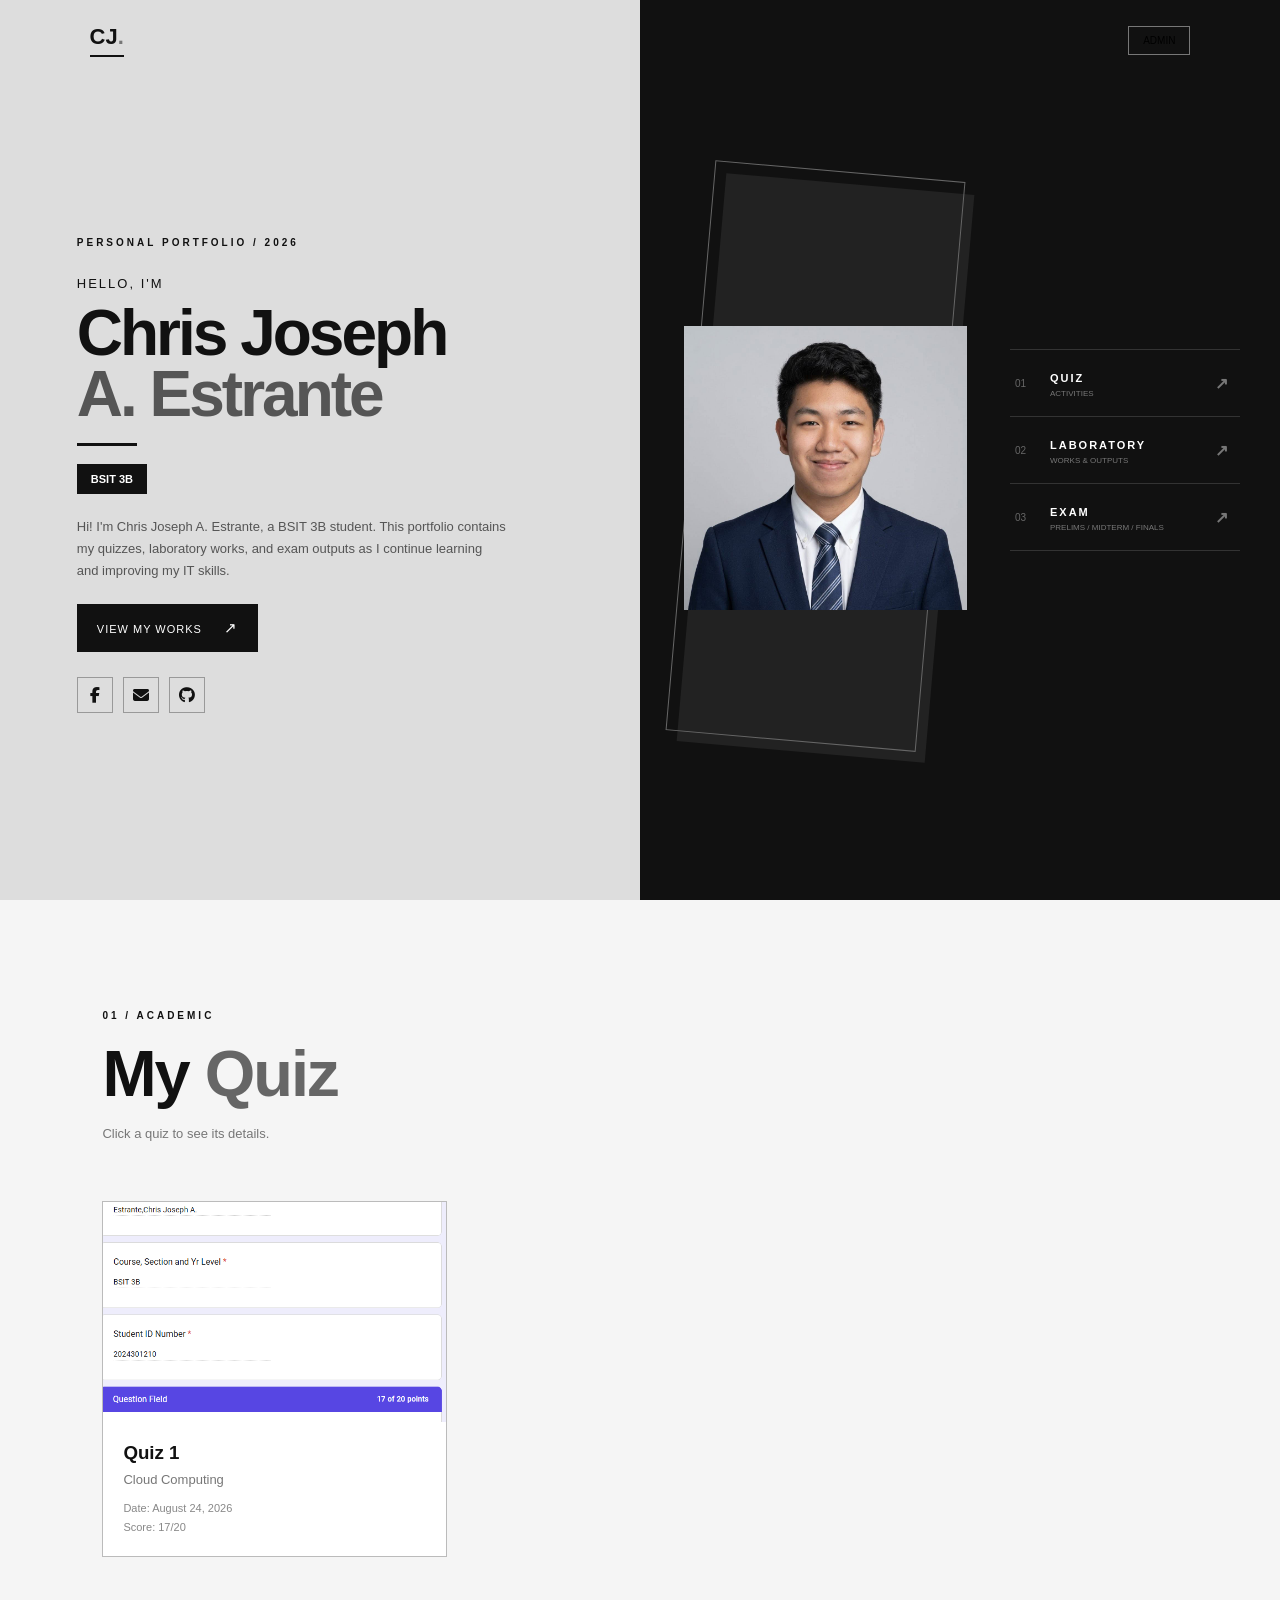
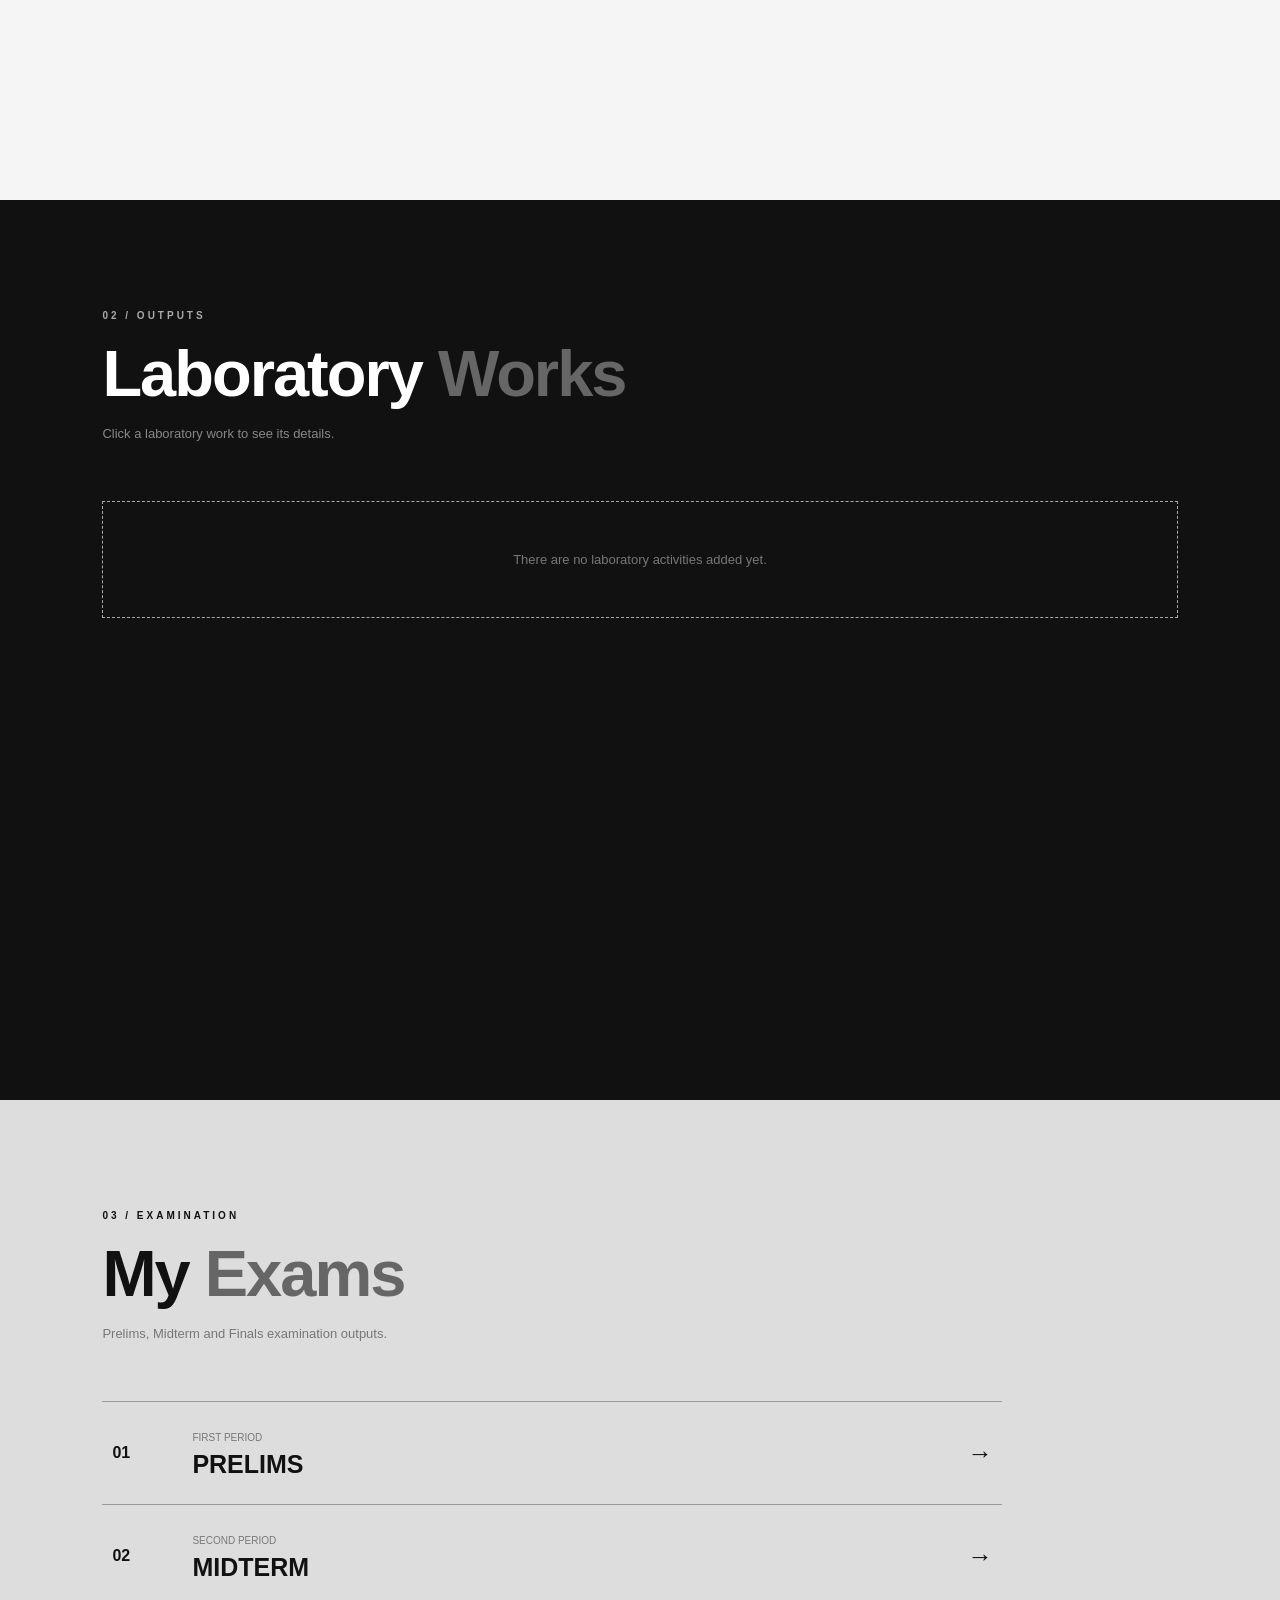
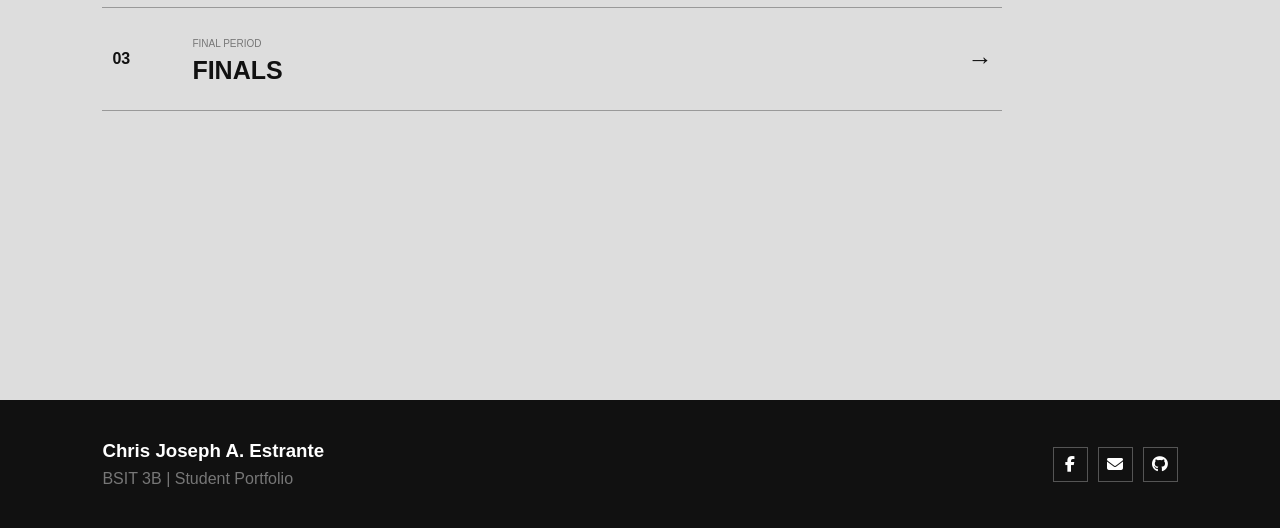
==== index.html @ faaf3dfa "Updated Portfolio" ====
<!DOCTYPE html>
<html lang="en">
<head>
 
  <title>Chris Joseph A. Estrante</title>
  <link rel="stylesheet" href="style.css">
  <link rel="stylesheet" href="https://cdnjs.cloudflare.com/ajax/libs/font-awesome/6.5.2/css/all.min.css">

</head>
<body>

<header>
  <div class="logo">CJ<span>.</span></div>
  <button class="admin-login" onclick="openLogin()">ADMIN</button>
</header>

<section class="home" id="home">
  <div class="home-text">
    <p class="small-title">PERSONAL PORTFOLIO / 2026</p>
    <p class="hello">HELLO, I'M</p>
    <h1>Chris Joseph <span>A. Estrante</span></h1>
    <div class="line"></div>
    <h4>BSIT 3B</h4>
    <p class="intro">
      Hi! I'm Chris Joseph A. Estrante, a BSIT 3B student.
      This portfolio contains my quizzes, laboratory works, and exam outputs as I continue learning and improving my IT skills.
    </p>

    <a href="#quiz" class="button">VIEW MY WORKS <span>↗</span></a>

    <div class="socials">
      <a href="https://www.facebook.com/chris.joseph.anonuevo" target="_blank"><i class="fa-brands fa-facebook-f"></i></a>
      <a href="mailto:chrisjosephestrante@gmail.com"><i class="fa-solid fa-envelope"></i></a>
      <a href="https://github.com/cjaestrante-max" target="_blank"><i class="fa-brands fa-github"></i></a>
    </div>
  </div>

  <div class="black-side">
    <div class="photo-area">
      <div class="photo-shape"></div>
      <img src="images/profile.png" alt="Chris Joseph A. Estrante">
    </div>

    <div class="quick-menu">
      <a href="#quiz">
        <span>01</span>
        <div><b>QUIZ</b><small>ACTIVITIES</small></div>
        <strong>↗</strong>
      </a>

      <a href="#laboratory">
        <span>02</span>
        <div><b>LABORATORY</b><small>WORKS & OUTPUTS</small></div>
        <strong>↗</strong>
      </a>

      <a href="#exam">
        <span>03</span>
        <div><b>EXAM</b><small>PRELIMS / MIDTERM / FINALS</small></div>
        <strong>↗</strong>
      </a>
    </div>
  </div>
</section>

<section class="section" id="quiz">
  <p class="number">01 / ACADEMIC</p>
  <h2>My <span>Quiz</span></h2>
  <p class="desc">Click a quiz to see its details.</p>

  <div class="cards" id="quizList"></div>
</section>

<section class="section laboratory" id="laboratory">
  <p class="number">02 / OUTPUTS</p>
  <h2>Laboratory <span>Works</span></h2>
  <p class="desc">Click a laboratory work to see its details.</p>

  <div class="cards" id="labList"></div>
</section>

<section class="section exam" id="exam">
  <p class="number">03 / EXAMINATION</p>
  <h2>My <span>Exams</span></h2>
  <p class="desc">Prelims, Midterm and Finals examination outputs.</p>

  <div class="exam-list">
    <div class="exam-card" onclick="openExam('Prelims')">
      <b>01</b>
      <div><small>FIRST PERIOD</small><h3>PRELIMS</h3></div>
      <strong>→</strong>
    </div>

    <div class="exam-card" onclick="openExam('Midterm')">
      <b>02</b>
      <div><small>SECOND PERIOD</small><h3>MIDTERM</h3></div>
      <strong>→</strong>
    </div>

    <div class="exam-card" onclick="openExam('Finals')">
      <b>03</b>
      <div><small>FINAL PERIOD</small><h3>FINALS</h3></div>
      <strong>→</strong>
    </div>
  </div>
</section>


<div class="modal" id="loginModal">
  <div class="form-box">
    <button class="close" onclick="closeLogin()">×</button>
    <p>ADMIN</p>
    <h2>Admin Login</h2>

    <label>Password</label>
    <input type="password" id="adminPassword" placeholder="Enter password">

    <button class="add-btn" onclick="loginAdmin()">LOGIN</button>
  </div>
</div>


<div class="modal" id="form">
  <div class="form-box">
    <button class="close" onclick="closeForm()">×</button>

    <p id="formType">QUIZ</p>
    <h2 id="formTitle">Add Quiz</h2>

    <label>Picture / Screenshot</label>
    <input type="file" id="picture" accept="image/*">

    <label>Title</label>
    <input type="text" id="title" placeholder="Example: Quiz 1">

    <label>Course</label>
    <input type="text" id="course" placeholder="Example: Cloud Computing">

    <label>Date Submission</label>
    <input type="date" id="submissionDate">

    <label>Score</label>
    <input type="text" id="score" placeholder="Example: 17/20">

    <label>Overview</label>
    <textarea id="description" placeholder="Write something about your output"></textarea>

    <button class="add-btn" onclick="addOutput()">ADD OUTPUT</button>
  </div>
</div>


<div class="modal" id="examForm">
  <div class="form-box">
    <button class="close" onclick="closeExam()">×</button>

    <p>EXAMINATION</p>
    <h2 id="examTitle">PRELIMS</h2>

    <div id="examList"></div>

    <button class="add-btn admin-only" id="examAddButton" onclick="addExam()">+ ADD EXAM OUTPUT</button>

    <input type="file" id="examPicture" accept="image/*" hidden>
  </div>
</div>


<div class="modal" id="detailModal">
  <div class="form-box detail-box">
    <button class="close" onclick="closeDetails()">×</button>

    <p id="detailType">QUIZ</p>
    <h2 id="detailTitle">Quiz 1</h2>

    <div id="detailImageContainer"></div>

    <div class="details">
      <p><b>Course:</b> <span id="detailCourse"></span></p>
      <p><b>Date Submission:</b> <span id="detailDate"></span></p>
      <p><b>Score:</b> <span id="detailScore"></span></p>
      <p><b>Overview:</b> <span id="detailDescription"></span></p>
    </div>

    <button class="add-btn remove-detail" id="detailRemove" onclick="deleteCurrentOutput()">REMOVE</button>
  </div>
</div>


<div class="image-viewer" id="imageViewer" onclick="closeImage()">
  <button class="viewer-close" onclick="closeImage()">×</button>
  <img id="bigImage" src="" alt="Full Output">
</div>

<footer>
  <div>
    <h3>Chris Joseph A. Estrante</h3>
    <p>BSIT 3B | Student Portfolio</p>
  </div>

  <div class="footer-socials">
    <a href="https://www.facebook.com/chris.joseph.anonuevo" target="_blank"><i class="fa-brands fa-facebook-f"></i></a>
    <a href="mailto:chrisjosephestrante@gmail.com"><i class="fa-solid fa-envelope"></i></a>
    <a href="https://github.com/cjaestrante-max" target="_blank"><i class="fa-brands fa-github"></i></a>
  </div>
</footer>

<script src="script.js"></script>
</body>
</html>
---- style.css ----
* {
  margin: 0;
  padding: 0;
  box-sizing: border-box;
  scroll-behavior: smooth;
}

body {
  font-family: Arial, sans-serif;
  background: #f5f5f5;
  color: #111;
}

header {
  height: 80px;
  padding: 0 7%;
  display: flex;
  align-items: center;
  justify-content: space-between;
  position: absolute;
  width: 100%;
  z-index: 10;
}

.logo {
  font-size: 22px;
  font-weight: bold;
  border-bottom: 2px solid #111;
  padding-bottom: 5px;
}

.logo span {
  color: #777;
}

.admin-login {
  background: transparent;
  border: 1px solid #777;
  padding: 8px 14px;
  font-size: 10px;
  cursor: pointer;
}

.admin-login:hover {
  background: #111;
  color: white;
}

.home {
  min-height: 100vh;
  display: grid;
  grid-template-columns: 50% 50%;
  background: #ddd;
  position: relative;
  overflow: hidden;
}

.home-text {
  padding: 120px 8% 70px 12%;
  display: flex;
  flex-direction: column;
  justify-content: center;
  position: relative;
  z-index: 3;
}

.small-title {
  font-size: 10px;
  letter-spacing: 3px;
  font-weight: bold;
  margin-bottom: 28px;
}

.hello {
  font-size: 13px;
  letter-spacing: 2px;
}

.home h1 {
  font-size: 64px;
  line-height: .95;
  margin: 12px 0 18px;
  letter-spacing: -3px;
}

.home h1 span {
  display: block;
  color: #555;
}

.line {
  width: 60px;
  height: 3px;
  background: #111;
  margin-bottom: 18px;
}

.home h4 {
  background: #111;
  color: white;
  padding: 9px 14px;
  width: fit-content;
  font-size: 11px;
}

.intro {
  max-width: 430px;
  color: #555;
  line-height: 1.7;
  font-size: 13px;
  margin: 22px 0;
}

.button {
  display: inline-block;
  background: #111;
  color: white;
  text-decoration: none;
  padding: 15px 20px;
  width: fit-content;
  font-size: 11px;
  letter-spacing: 1px;
}

.button span {
  margin-left: 18px;
  font-size: 15px;
}

.socials {
  display: flex;
  gap: 10px;
  margin-top: 25px;
}

.socials a {
  width: 36px;
  height: 36px;
  border: 1px solid #999;
  color: #111;
  display: flex;
  align-items: center;
  justify-content: center;
  text-decoration: none;
}

.socials a:hover {
  background: #111;
  color: white;
}

.black-side {
  background: #111;
  min-height: 100vh;
  position: relative;
  color: white;
  overflow: hidden;
}

.photo-area {
  position: absolute;
  left: 2%;
  top: 52%;
  transform: translateY(-50%);
  width: 54%;
  height: 72%;
  display: flex;
  align-items: center;
  justify-content: center;
  z-index: 2;
}

.photo-shape {
  position: absolute;
  width: 72%;
  height: 88%;
  background: #222;
  transform: rotate(5deg);
}

.photo-shape::before {
  content: "";
  position: absolute;
  width: 100%;
  height: 100%;
  border: 1px solid #666;
  left: -12px;
  top: -12px;
}

.photo-area img {
  width: 82%;
  height: 94%;
  object-fit: contain;
  position: relative;
  z-index: 2;
}

.quick-menu {
  position: absolute;
  right: 40px;
  top: 50%;
  transform: translateY(-50%);
  width: 230px;
  z-index: 4;
}

.quick-menu a {
  display: grid;
  grid-template-columns: 35px 1fr 20px;
  align-items: center;
  padding: 18px 5px;
  border-bottom: 1px solid #333;
  color: white;
  text-decoration: none;
  transition: .2s;
}

.quick-menu a:first-child {
  border-top: 1px solid #333;
}

.quick-menu a:hover {
  padding-left: 12px;
  background: #222;
}

.quick-menu span {
  color: #666;
  font-size: 10px;
}

.quick-menu b {
  font-size: 11px;
  letter-spacing: 2px;
}

.quick-menu small {
  display: block;
  color: #777;
  font-size: 8px;
  margin-top: 3px;
}

.quick-menu strong {
  color: #777;
}

.section {
  min-height: 100vh;
  padding: 110px 8%;
}

.number {
  font-size: 10px;
  letter-spacing: 3px;
  font-weight: bold;
}

.section h2 {
  font-size: 65px;
  margin: 15px 0;
  letter-spacing: -2px;
}

.section h2 span {
  color: #666;
}

.desc {
  color: #777;
  font-size: 13px;
}

.cards {
  display: grid;
  grid-template-columns: repeat(3, 1fr);
  gap: 20px;
  margin-top: 60px;
}

.add-card {
  min-height: 250px;
  border: 1px solid #bbb;
  display: flex;
  flex-direction: column;
  align-items: center;
  justify-content: center;
  text-align: center;
  cursor: pointer;
}

.add-card:hover {
  background: #111;
  color: white;
}

.add-card p {
  color: #777;
  margin-top: 10px;
  font-size: 12px;
}

.plus {
  font-size: 35px;
  margin-bottom: 15px;
}

.output-card {
  border: 1px solid #bbb;
  background: white;
  position: relative;
  overflow: hidden;
  cursor: pointer;
  transition: .2s;
}

.output-card:hover {
  transform: translateY(-4px);
  box-shadow: 0 8px 20px rgba(0,0,0,.12);
}

.output-card img {
  width: 100%;
  height: 220px;
  object-fit: cover;
  display: block;
}

.no-picture {
  height: 220px;
  background: #ddd;
  display: flex;
  align-items: center;
  justify-content: center;
  color: #777;
  font-size: 12px;
}

.output-info {
  padding: 20px;
}

.output-info h3 {
  margin-bottom: 8px;
}

.output-info p {
  color: #777;
  font-size: 13px;
}

.output-meta {
  color: #888;
  font-size: 11px;
  line-height: 1.7;
  margin-top: 12px;
}

.laboratory {
  background: #111;
  color: white;
}

.laboratory .desc {
  color: #888;
}

.laboratory .number {
  color: #aaa;
}

.laboratory .add-card {
  background: #111;
  border-color: #444;
}

.laboratory .add-card:hover {
  background: white;
  color: #111;
}

.laboratory .output-card {
  background: #181818;
  border-color: #444;
}

.laboratory .output-info p,
.laboratory .output-meta {
  color: #999;
}

.laboratory .no-picture {
  background: #222;
}

.empty-message {
  grid-column: 1 / -1;
  border: 1px dashed #aaa;
  padding: 50px 20px;
  text-align: center;
  color: #777;
  font-size: 13px;
}

.exam {
  background: #ddd;
}

.exam-list {
  margin-top: 60px;
  max-width: 900px;
}

.exam-card {
  display: grid;
  grid-template-columns: 80px 1fr 50px;
  align-items: center;
  padding: 25px 10px;
  border-top: 1px solid #999;
  cursor: pointer;
}

.exam-card:last-child {
  border-bottom: 1px solid #999;
}

.exam-card:hover {
  background: #ccc;
}

.exam-card small {
  color: #777;
  font-size: 10px;
}

.exam-card h3 {
  margin-top: 5px;
  font-size: 25px;
}

.exam-card strong {
  font-size: 25px;
  text-align: right;
}

.modal {
  display: none;
  position: fixed;
  inset: 0;
  background: rgba(0,0,0,.75);
  align-items: center;
  justify-content: center;
  z-index: 20;
}

.modal.show {
  display: flex;
}

.form-box {
  background: white;
  width: 90%;
  max-width: 500px;
  padding: 35px;
  position: relative;
  max-height: 90vh;
  overflow-y: auto;
}

.form-box h2 {
  margin: 10px 0 25px;
}

.form-box label {
  display: block;
  font-size: 12px;
  font-weight: bold;
  margin: 15px 0 7px;
}

.form-box input,
.form-box textarea {
  width: 100%;
  padding: 12px;
  border: 1px solid #bbb;
}

.form-box textarea {
  height: 90px;
  resize: none;
}

.close {
  position: absolute;
  right: 15px;
  top: 10px;
  background: none;
  border: none;
  font-size: 28px;
  cursor: pointer;
}

.add-btn {
  margin-top: 20px;
  background: #111;
  color: white;
  border: none;
  padding: 13px 20px;
  cursor: pointer;
}

.detail-image {
  width: 100%;
  max-height: 400px;
  object-fit: contain;
  margin-bottom: 20px;
  cursor: pointer;
  background: #eee;
}

.detail-no-image {
  height: 150px;
  background: #ddd;
  display: flex;
  align-items: center;
  justify-content: center;
  color: #777;
  margin-bottom: 20px;
}

.details p {
  margin: 12px 0;
  color: #555;
  line-height: 1.5;
}

.remove-detail {
  background: #8b0000;
}

.exam-output {
  border: 1px solid #ccc;
  margin-bottom: 15px;
  background: white;
  padding-bottom: 15px;
  cursor: pointer;
}

.exam-output img {
  width: 100%;
  max-height: 250px;
  object-fit: cover;
  display: block;
}

.exam-output h4 {
  padding: 12px 15px 5px;
}

.exam-output p {
  padding: 0 15px;
  color: #777;
  font-size: 12px;
}

.exam-no-picture {
  height: 150px;
  background: #ddd;
  display: flex;
  justify-content: center;
  align-items: center;
  color: #777;
}

.exam-remove {
  margin: 12px 15px 0;
  padding: 8px 12px;
  background: #111;
  color: white;
  border: none;
  cursor: pointer;
}

.image-viewer {
  display: none;
  position: fixed;
  inset: 0;
  background: rgba(0,0,0,.92);
  align-items: center;
  justify-content: center;
  padding: 40px;
  z-index: 50;
}

.image-viewer.show {
  display: flex;
}

.image-viewer img {
  max-width: 95%;
  max-height: 90vh;
  object-fit: contain;
}

.viewer-close {
  position: absolute;
  top: 20px;
  right: 30px;
  background: none;
  border: none;
  color: white;
  font-size: 40px;
  cursor: pointer;
}

footer {
  background: #111;
  color: white;
  padding: 40px 8%;
  display: flex;
  justify-content: space-between;
  align-items: center;
}

footer p {
  color: #777;
  margin-top: 8px;
}

.footer-socials {
  display: flex;
  gap: 10px;
}

.footer-socials a {
  color: white;
  border: 1px solid #555;
  width: 35px;
  height: 35px;
  display: flex;
  align-items: center;
  justify-content: center;
  text-decoration: none;
}

.admin-only {
  display: none;
}

body.admin-mode .admin-only {
  display: flex;
}

@media (max-width: 1000px) {
  .home {
    grid-template-columns: 50% 50%;
  }

  .home h1 {
    font-size: 50px;
  }

  .photo-area {
    left: -45px;
  }

  .photo-area img {
    width: 300px;
    height: 430px;
  }

  .quick-menu {
    right: 20px;
    width: 190px;
  }
}

@media (max-width: 800px) {
  .home {
    display: flex;
    flex-direction: column;
  }

  .home-text {
    padding: 120px 8% 50px;
  }

  .home h1 {
    font-size: 45px;
  }

  .black-side {
    min-height: 650px;
  }

  .photo-area {
    left: 50%;
    top: 45%;
    transform: translate(-50%,-50%);
  }

  .photo-area img {
    width: 280px;
    height: 390px;
  }

  .quick-menu {
    top: auto;
    bottom: 25px;
    right: 8%;
    width: 84%;
    transform: none;
  }

  .cards {
    grid-template-columns: 1fr;
  }

  .section {
    padding: 80px 6%;
  }

  .section h2 {
    font-size: 48px;
  }

  footer {
    flex-direction: column;
    gap: 25px;
    text-align: center;
  }
}
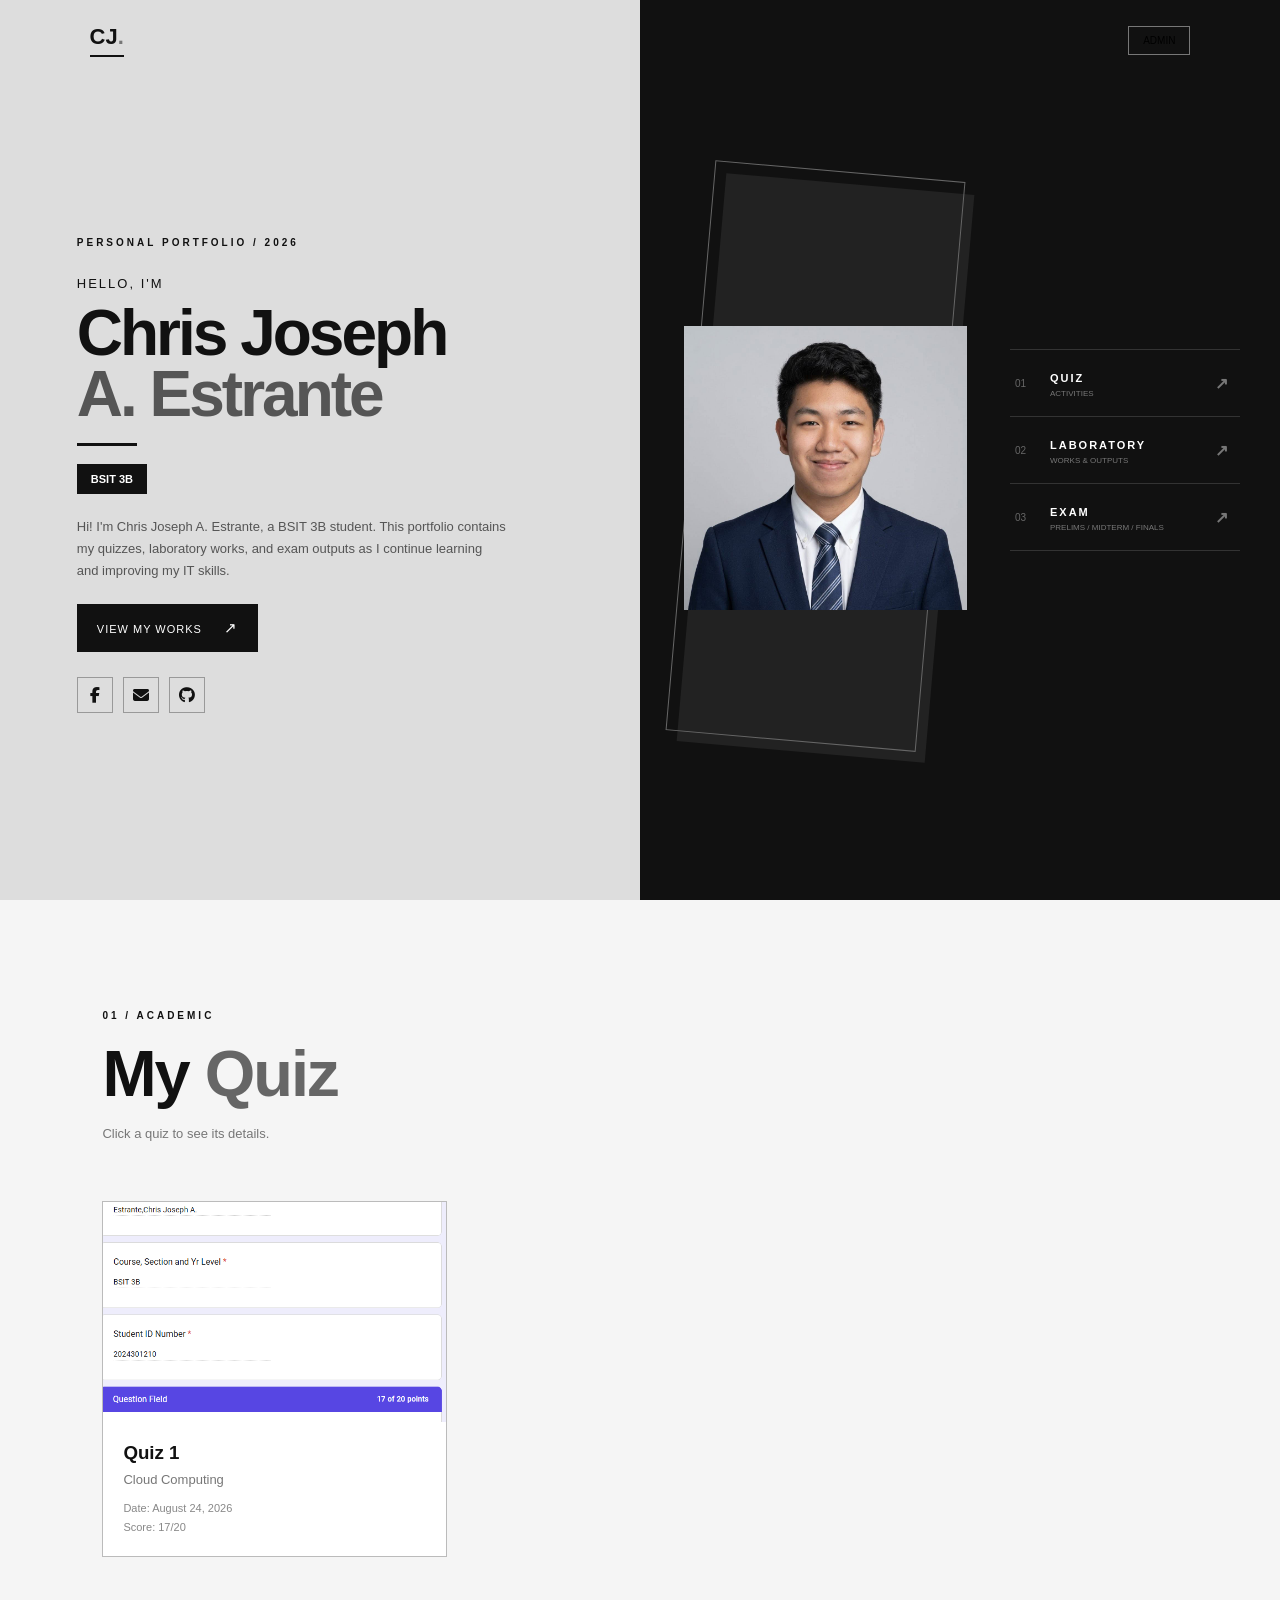
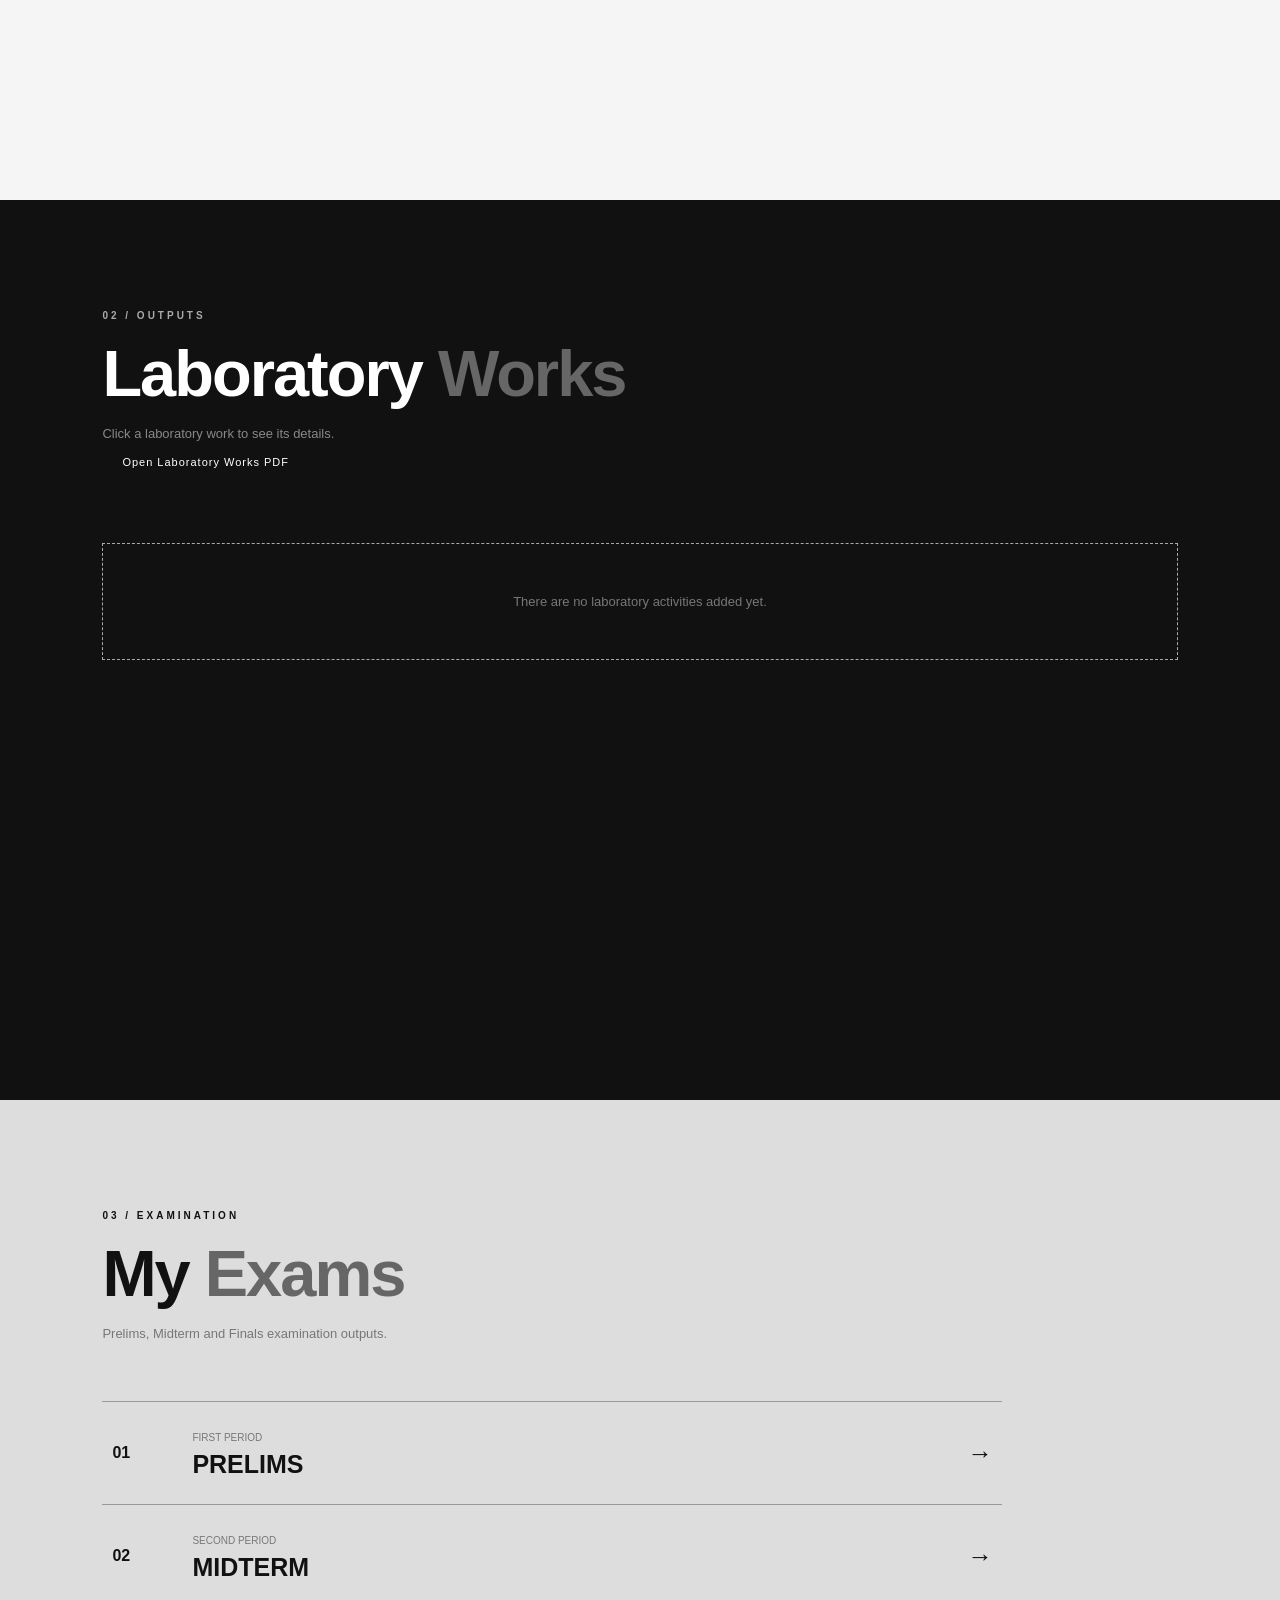
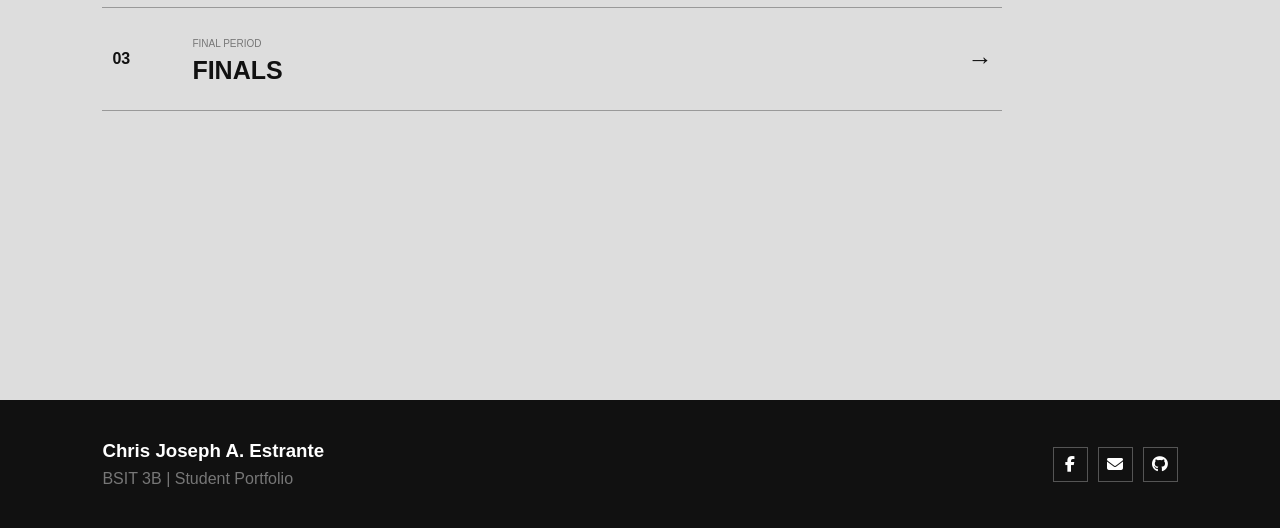
==== commit 6e8fa1c4: "Add files via upload" ====
--- a/index.html
+++ b/index.html
@@ -75,6 +75,8 @@
   <p class="number">02 / OUTPUTS</p>
   <h2>Laboratory <span>Works</span></h2>
   <p class="desc">Click a laboratory work to see its details.</p>
+  <div class="lab-box">
+  <a href="files/Estrante Labaratory.pdf" target="_blank" class="button">Open Laboratory Works PDF</a>
 
   <div class="cards" id="labList"></div>
 </section>
@@ -203,7 +205,6 @@
     <a href="mailto:chrisjosephestrante@gmail.com"><i class="fa-solid fa-envelope"></i></a>
     <a href="https://github.com/cjaestrante-max" target="_blank"><i class="fa-brands fa-github"></i></a>
   </div>
-</footer>
 
 <script src="script.js"></script>
 </body>
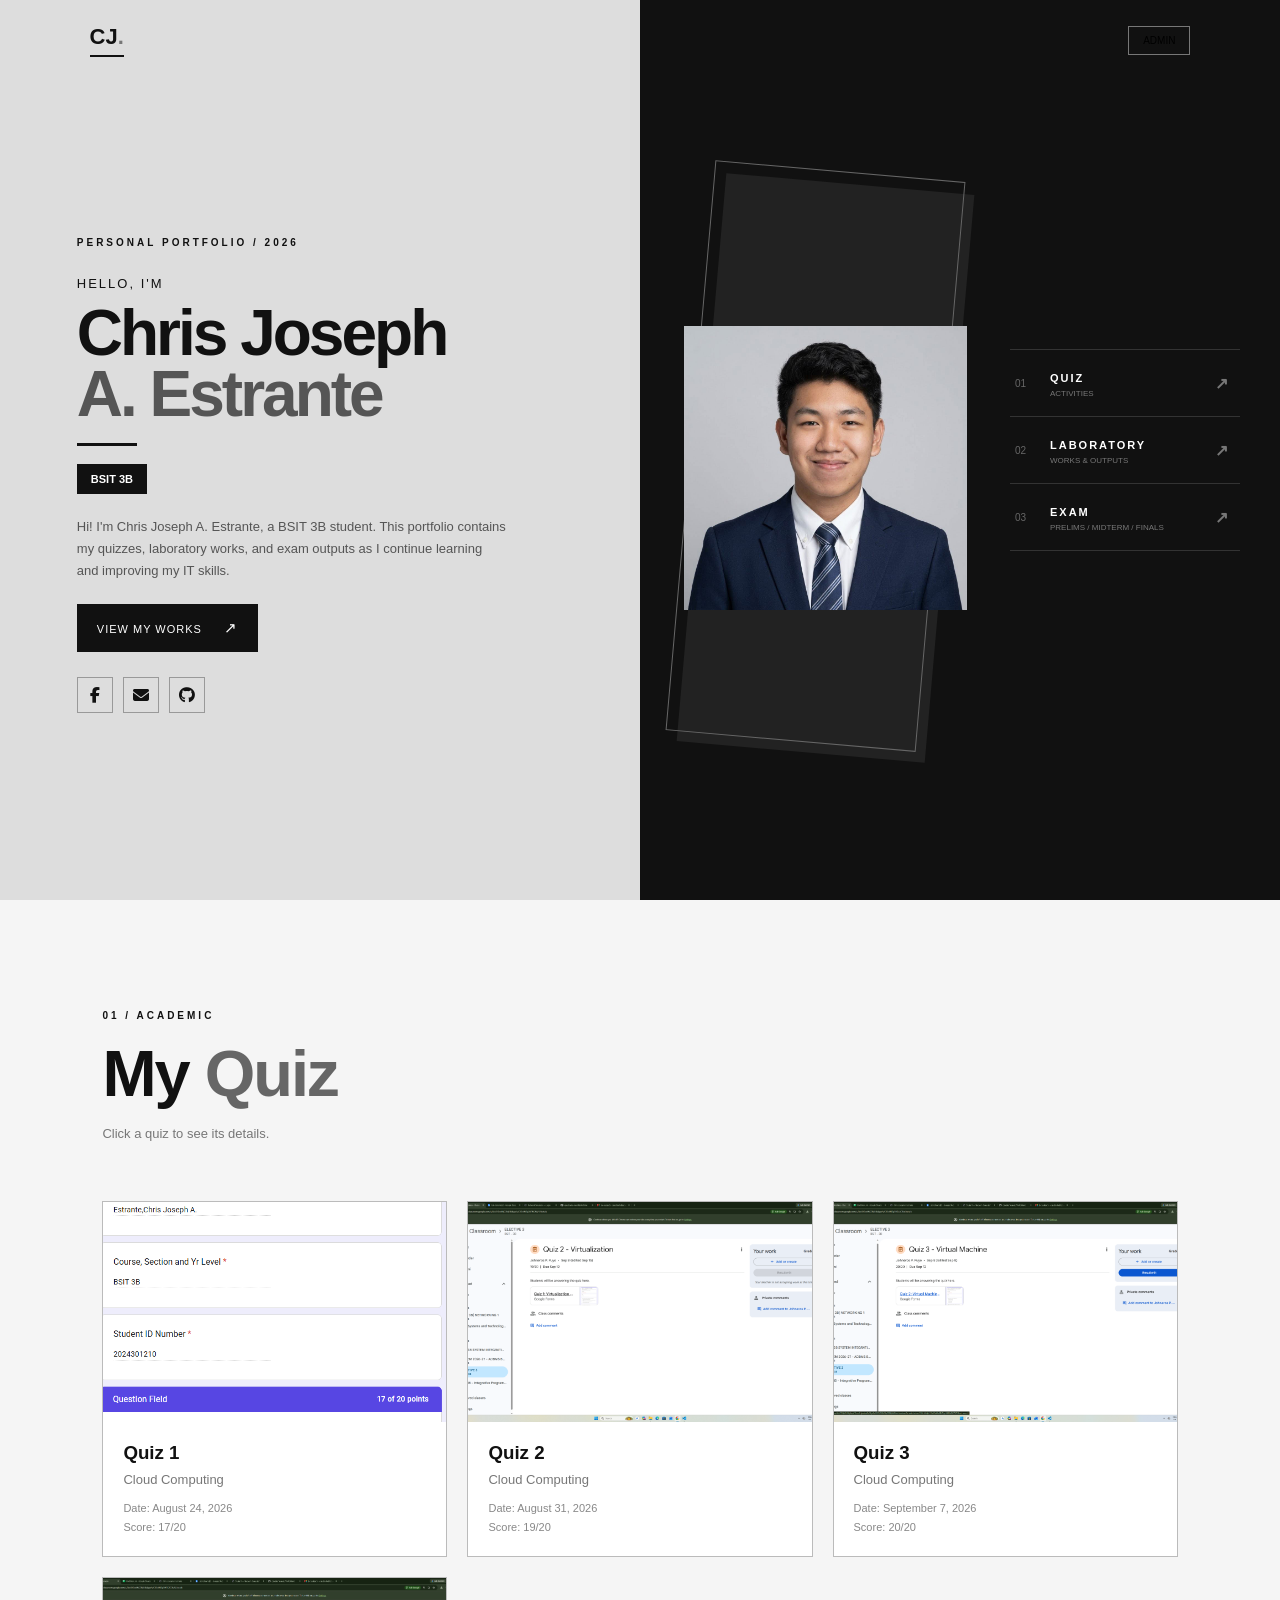
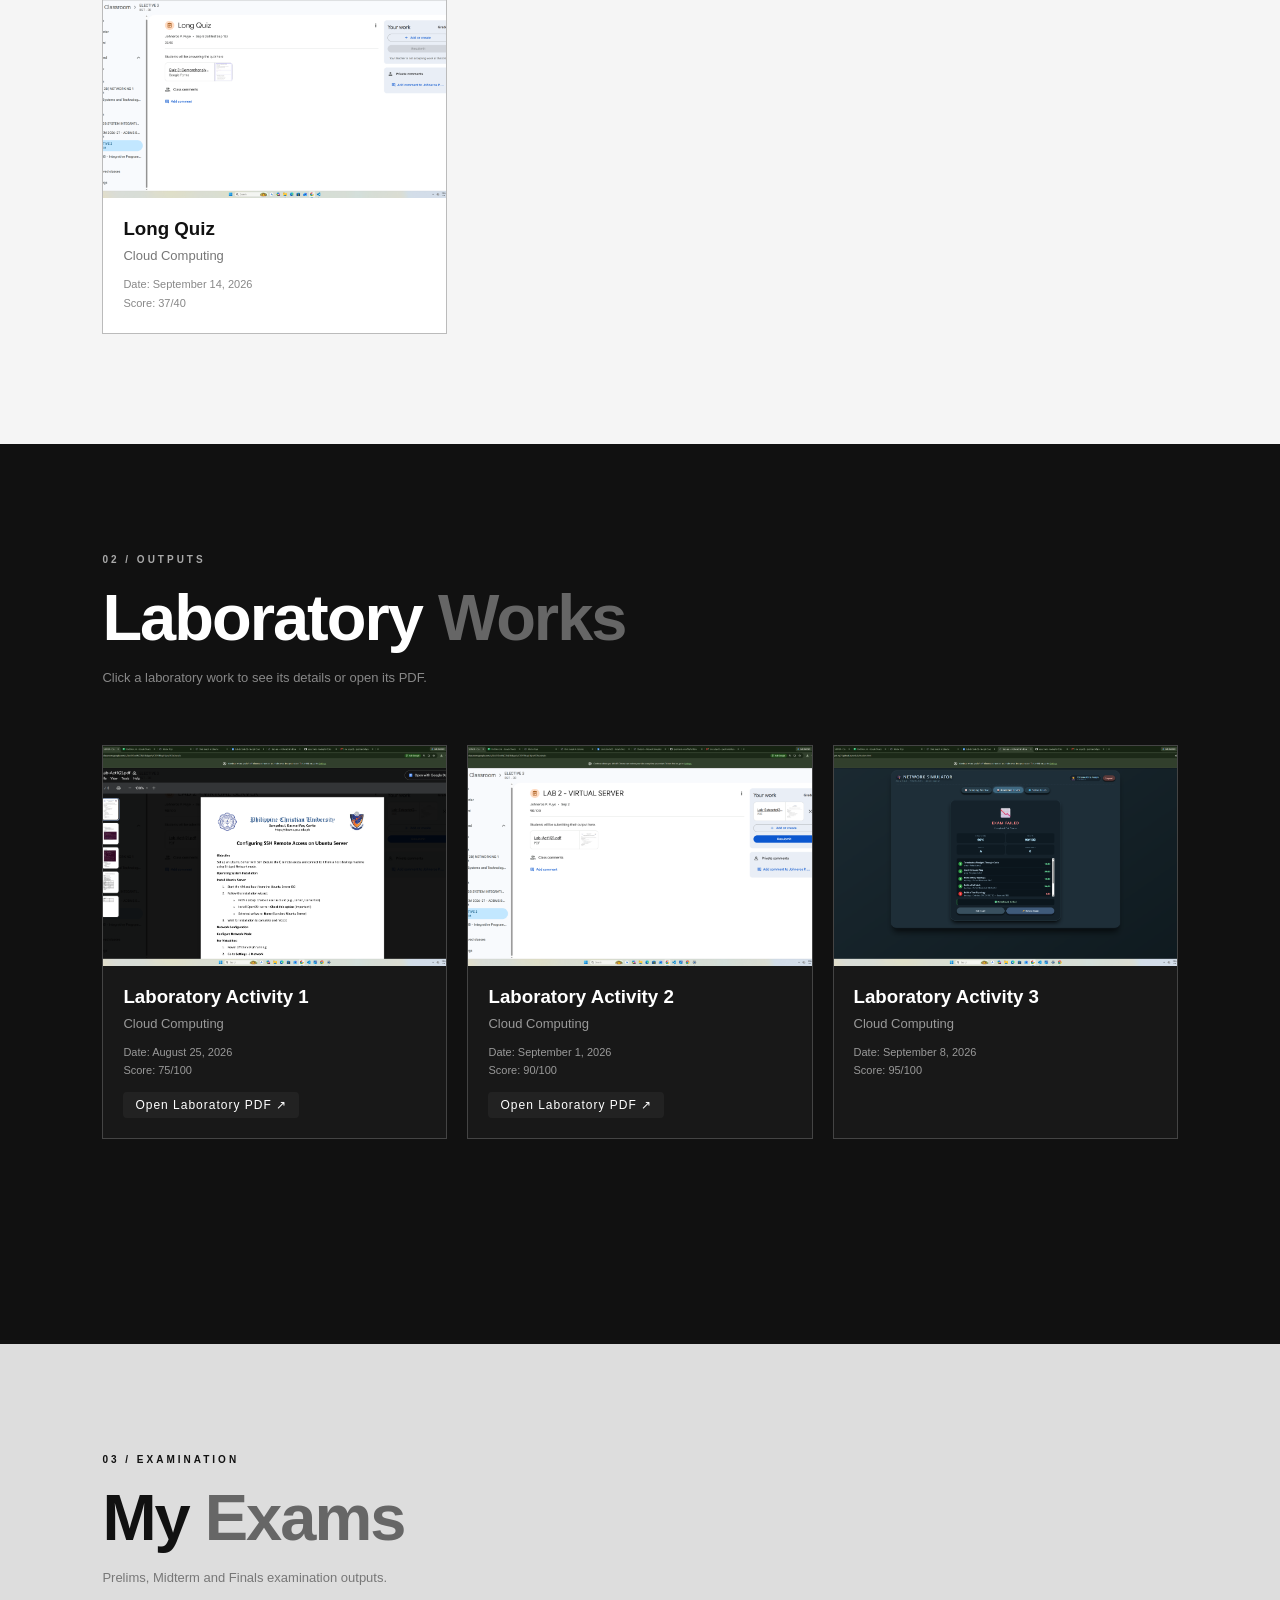
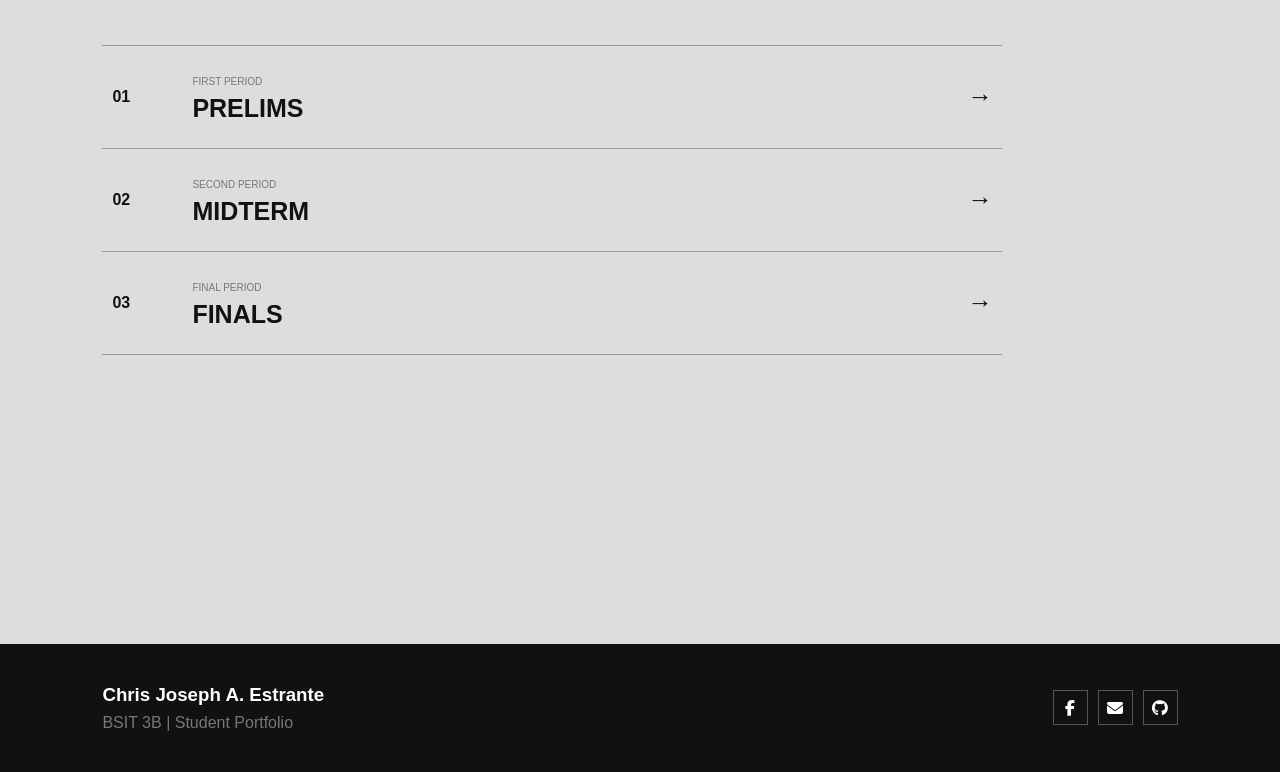
==== commit b8e687be: "Updated Portfolio" ====
--- a/index.html
+++ b/index.html
@@ -1,210 +1,205 @@
 <!DOCTYPE html>
 <html lang="en">
 <head>
- 
-  <title>Chris Joseph A. Estrante</title>
-  <link rel="stylesheet" href="style.css">
-  <link rel="stylesheet" href="https://cdnjs.cloudflare.com/ajax/libs/font-awesome/6.5.2/css/all.min.css">
-
+<meta charset="UTF-8">
+<meta name="viewport" content="width=device-width, initial-scale=1.0">
+<title>Chris Joseph A. Estrante</title>
+<link rel="stylesheet" href="style.css">
+<link rel="stylesheet" href="https://cdnjs.cloudflare.com/ajax/libs/font-awesome/6.5.2/css/all.min.css">
 </head>
 <body>
 
 <header>
-  <div class="logo">CJ<span>.</span></div>
-  <button class="admin-login" onclick="openLogin()">ADMIN</button>
+<div class="logo">CJ<span>.</span></div>
+<button class="admin-login" onclick="openLogin()">ADMIN</button>
 </header>
 
 <section class="home" id="home">
-  <div class="home-text">
-    <p class="small-title">PERSONAL PORTFOLIO / 2026</p>
-    <p class="hello">HELLO, I'M</p>
-    <h1>Chris Joseph <span>A. Estrante</span></h1>
-    <div class="line"></div>
-    <h4>BSIT 3B</h4>
-    <p class="intro">
-      Hi! I'm Chris Joseph A. Estrante, a BSIT 3B student.
-      This portfolio contains my quizzes, laboratory works, and exam outputs as I continue learning and improving my IT skills.
-    </p>
-
-    <a href="#quiz" class="button">VIEW MY WORKS <span>↗</span></a>
-
-    <div class="socials">
-      <a href="https://www.facebook.com/chris.joseph.anonuevo" target="_blank"><i class="fa-brands fa-facebook-f"></i></a>
-      <a href="mailto:chrisjosephestrante@gmail.com"><i class="fa-solid fa-envelope"></i></a>
-      <a href="https://github.com/cjaestrante-max" target="_blank"><i class="fa-brands fa-github"></i></a>
-    </div>
-  </div>
-
-  <div class="black-side">
-    <div class="photo-area">
-      <div class="photo-shape"></div>
-      <img src="images/profile.png" alt="Chris Joseph A. Estrante">
-    </div>
-
-    <div class="quick-menu">
-      <a href="#quiz">
-        <span>01</span>
-        <div><b>QUIZ</b><small>ACTIVITIES</small></div>
-        <strong>↗</strong>
-      </a>
-
-      <a href="#laboratory">
-        <span>02</span>
-        <div><b>LABORATORY</b><small>WORKS & OUTPUTS</small></div>
-        <strong>↗</strong>
-      </a>
-
-      <a href="#exam">
-        <span>03</span>
-        <div><b>EXAM</b><small>PRELIMS / MIDTERM / FINALS</small></div>
-        <strong>↗</strong>
-      </a>
-    </div>
-  </div>
+<div class="home-text">
+<p class="small-title">PERSONAL PORTFOLIO / 2026</p>
+<p class="hello">HELLO, I'M</p>
+<h1>Chris Joseph <span>A. Estrante</span></h1>
+<div class="line"></div>
+<h4>BSIT 3B</h4>
+<p class="intro">
+Hi! I'm Chris Joseph A. Estrante, a BSIT 3B student.
+This portfolio contains my quizzes, laboratory works, and exam outputs as I continue learning and improving my IT skills.
+</p>
+
+<a href="#quiz" class="button">VIEW MY WORKS <span>↗</span></a>
+
+<div class="socials">
+<a href="https://www.facebook.com/chris.joseph.anonuevo" target="_blank"><i class="fa-brands fa-facebook-f"></i></a>
+<a href="mailto:chrisjosephestrante@gmail.com"><i class="fa-solid fa-envelope"></i></a>
+<a href="https://github.com/cjaestrante-max" target="_blank"><i class="fa-brands fa-github"></i></a>
+</div>
+</div>
+
+<div class="black-side">
+<div class="photo-area">
+<div class="photo-shape"></div>
+<img src="images/profile.png" alt="Chris Joseph A. Estrante">
+</div>
+
+<div class="quick-menu">
+<a href="#quiz">
+<span>01</span>
+<div><b>QUIZ</b><small>ACTIVITIES</small></div>
+<strong>↗</strong>
+</a>
+
+<a href="#laboratory">
+<span>02</span>
+<div><b>LABORATORY</b><small>WORKS & OUTPUTS</small></div>
+<strong>↗</strong>
+</a>
+
+<a href="#exam">
+<span>03</span>
+<div><b>EXAM</b><small>PRELIMS / MIDTERM / FINALS</small></div>
+<strong>↗</strong>
+</a>
+</div>
+</div>
 </section>
 
 <section class="section" id="quiz">
-  <p class="number">01 / ACADEMIC</p>
-  <h2>My <span>Quiz</span></h2>
-  <p class="desc">Click a quiz to see its details.</p>
-
-  <div class="cards" id="quizList"></div>
+<p class="number">01 / ACADEMIC</p>
+<h2>My <span>Quiz</span></h2>
+<p class="desc">Click a quiz to see its details.</p>
+
+<div class="cards" id="quizList"></div>
 </section>
 
 <section class="section laboratory" id="laboratory">
-  <p class="number">02 / OUTPUTS</p>
-  <h2>Laboratory <span>Works</span></h2>
-  <p class="desc">Click a laboratory work to see its details.</p>
-  <div class="lab-box">
-  <a href="files/Estrante Labaratory.pdf" target="_blank" class="button">Open Laboratory Works PDF</a>
-
-  <div class="cards" id="labList"></div>
+<p class="number">02 / OUTPUTS</p>
+<h2>Laboratory <span>Works</span></h2>
+<p class="desc">Click a laboratory work to see its details or open its PDF.</p>
+
+<div class="cards" id="labList"></div>
 </section>
 
 <section class="section exam" id="exam">
-  <p class="number">03 / EXAMINATION</p>
-  <h2>My <span>Exams</span></h2>
-  <p class="desc">Prelims, Midterm and Finals examination outputs.</p>
-
-  <div class="exam-list">
-    <div class="exam-card" onclick="openExam('Prelims')">
-      <b>01</b>
-      <div><small>FIRST PERIOD</small><h3>PRELIMS</h3></div>
-      <strong>→</strong>
-    </div>
-
-    <div class="exam-card" onclick="openExam('Midterm')">
-      <b>02</b>
-      <div><small>SECOND PERIOD</small><h3>MIDTERM</h3></div>
-      <strong>→</strong>
-    </div>
-
-    <div class="exam-card" onclick="openExam('Finals')">
-      <b>03</b>
-      <div><small>FINAL PERIOD</small><h3>FINALS</h3></div>
-      <strong>→</strong>
-    </div>
-  </div>
-</section>
-
+<p class="number">03 / EXAMINATION</p>
+<h2>My <span>Exams</span></h2>
+<p class="desc">Prelims, Midterm and Finals examination outputs.</p>
+
+<div class="exam-list">
+<div class="exam-card" onclick="openExam('Prelims')">
+<b>01</b>
+<div><small>FIRST PERIOD</small><h3>PRELIMS</h3></div>
+<strong>→</strong>
+</div>
+
+<div class="exam-card" onclick="openExam('Midterm')">
+<b>02</b>
+<div><small>SECOND PERIOD</small><h3>MIDTERM</h3></div>
+<strong>→</strong>
+</div>
+
+<div class="exam-card" onclick="openExam('Finals')">
+<b>03</b>
+<div><small>FINAL PERIOD</small><h3>FINALS</h3></div>
+<strong>→</strong>
+</div>
+</div>
+</section>
 
 <div class="modal" id="loginModal">
-  <div class="form-box">
-    <button class="close" onclick="closeLogin()">×</button>
-    <p>ADMIN</p>
-    <h2>Admin Login</h2>
-
-    <label>Password</label>
-    <input type="password" id="adminPassword" placeholder="Enter password">
-
-    <button class="add-btn" onclick="loginAdmin()">LOGIN</button>
-  </div>
-</div>
-
+<div class="form-box">
+<button class="close" onclick="closeLogin()">×</button>
+<p>ADMIN</p>
+<h2>Admin Login</h2>
+
+<label>Password</label>
+<input type="password" id="adminPassword" placeholder="Enter password">
+
+<button class="add-btn" onclick="loginAdmin()">LOGIN</button>
+</div>
+</div>
 
 <div class="modal" id="form">
-  <div class="form-box">
-    <button class="close" onclick="closeForm()">×</button>
-
-    <p id="formType">QUIZ</p>
-    <h2 id="formTitle">Add Quiz</h2>
-
-    <label>Picture / Screenshot</label>
-    <input type="file" id="picture" accept="image/*">
-
-    <label>Title</label>
-    <input type="text" id="title" placeholder="Example: Quiz 1">
-
-    <label>Course</label>
-    <input type="text" id="course" placeholder="Example: Cloud Computing">
-
-    <label>Date Submission</label>
-    <input type="date" id="submissionDate">
-
-    <label>Score</label>
-    <input type="text" id="score" placeholder="Example: 17/20">
-
-    <label>Overview</label>
-    <textarea id="description" placeholder="Write something about your output"></textarea>
-
-    <button class="add-btn" onclick="addOutput()">ADD OUTPUT</button>
-  </div>
-</div>
-
+<div class="form-box">
+<button class="close" onclick="closeForm()">×</button>
+
+<p id="formType">QUIZ</p>
+<h2 id="formTitle">Add Quiz</h2>
+
+<label>Picture / Screenshot</label>
+<input type="file" id="picture" accept="image/*">
+
+<label>Title</label>
+<input type="text" id="title" placeholder="Example: Quiz 1">
+
+<label>Course</label>
+<input type="text" id="course" placeholder="Example: Cloud Computing">
+
+<label>Date Submission</label>
+<input type="date" id="submissionDate">
+
+<label>Score</label>
+<input type="text" id="score" placeholder="Example: 17/20">
+
+<label>Overview</label>
+<textarea id="description" placeholder="Write something about your output"></textarea>
+
+<button class="add-btn" onclick="addOutput()">ADD OUTPUT</button>
+</div>
+</div>
 
 <div class="modal" id="examForm">
-  <div class="form-box">
-    <button class="close" onclick="closeExam()">×</button>
-
-    <p>EXAMINATION</p>
-    <h2 id="examTitle">PRELIMS</h2>
-
-    <div id="examList"></div>
-
-    <button class="add-btn admin-only" id="examAddButton" onclick="addExam()">+ ADD EXAM OUTPUT</button>
-
-    <input type="file" id="examPicture" accept="image/*" hidden>
-  </div>
-</div>
-
+<div class="form-box">
+<button class="close" onclick="closeExam()">×</button>
+
+<p>EXAMINATION</p>
+<h2 id="examTitle">PRELIMS</h2>
+
+<div id="examList"></div>
+
+<button class="add-btn admin-only" id="examAddButton" onclick="addExam()">+ ADD EXAM OUTPUT</button>
+
+<input type="file" id="examPicture" accept="image/*" hidden>
+</div>
+</div>
 
 <div class="modal" id="detailModal">
-  <div class="form-box detail-box">
-    <button class="close" onclick="closeDetails()">×</button>
-
-    <p id="detailType">QUIZ</p>
-    <h2 id="detailTitle">Quiz 1</h2>
-
-    <div id="detailImageContainer"></div>
-
-    <div class="details">
-      <p><b>Course:</b> <span id="detailCourse"></span></p>
-      <p><b>Date Submission:</b> <span id="detailDate"></span></p>
-      <p><b>Score:</b> <span id="detailScore"></span></p>
-      <p><b>Overview:</b> <span id="detailDescription"></span></p>
-    </div>
-
-    <button class="add-btn remove-detail" id="detailRemove" onclick="deleteCurrentOutput()">REMOVE</button>
-  </div>
-</div>
-
+<div class="form-box detail-box">
+<button class="close" onclick="closeDetails()">×</button>
+
+<p id="detailType">QUIZ</p>
+<h2 id="detailTitle">Quiz 1</h2>
+
+<div id="detailImageContainer"></div>
+
+<div class="details">
+<p><b>Course:</b> <span id="detailCourse"></span></p>
+<p><b>Date Submission:</b> <span id="detailDate"></span></p>
+<p><b>Score:</b> <span id="detailScore"></span></p>
+<p><b>Overview:</b> <span id="detailDescription"></span></p>
+<p id="detailPdfContainer" style="display: none; margin-top: 10px;"></p>
+</div>
+
+<button class="add-btn remove-detail" id="detailRemove" onclick="deleteCurrentOutput()">REMOVE</button>
+</div>
+</div>
 
 <div class="image-viewer" id="imageViewer" onclick="closeImage()">
-  <button class="viewer-close" onclick="closeImage()">×</button>
-  <img id="bigImage" src="" alt="Full Output">
+<button class="viewer-close" onclick="closeImage()">×</button>
+<img id="bigImage" src="" alt="Full Output">
 </div>
 
 <footer>
-  <div>
-    <h3>Chris Joseph A. Estrante</h3>
-    <p>BSIT 3B | Student Portfolio</p>
-  </div>
-
-  <div class="footer-socials">
-    <a href="https://www.facebook.com/chris.joseph.anonuevo" target="_blank"><i class="fa-brands fa-facebook-f"></i></a>
-    <a href="mailto:chrisjosephestrante@gmail.com"><i class="fa-solid fa-envelope"></i></a>
-    <a href="https://github.com/cjaestrante-max" target="_blank"><i class="fa-brands fa-github"></i></a>
-  </div>
+<div>
+<h3>Chris Joseph A. Estrante</h3>
+<p>BSIT 3B | Student Portfolio</p>
+</div>
+
+<div class="footer-socials">
+<a href="https://www.facebook.com/chris.joseph.anonuevo" target="_blank"><i class="fa-brands fa-facebook-f"></i></a>
+<a href="mailto:chrisjosephestrante@gmail.com"><i class="fa-solid fa-envelope"></i></a>
+<a href="https://github.com/cjaestrante-max" target="_blank"><i class="fa-brands fa-github"></i></a>
+</div>
+</footer>
 
 <script src="script.js"></script>
 </body>
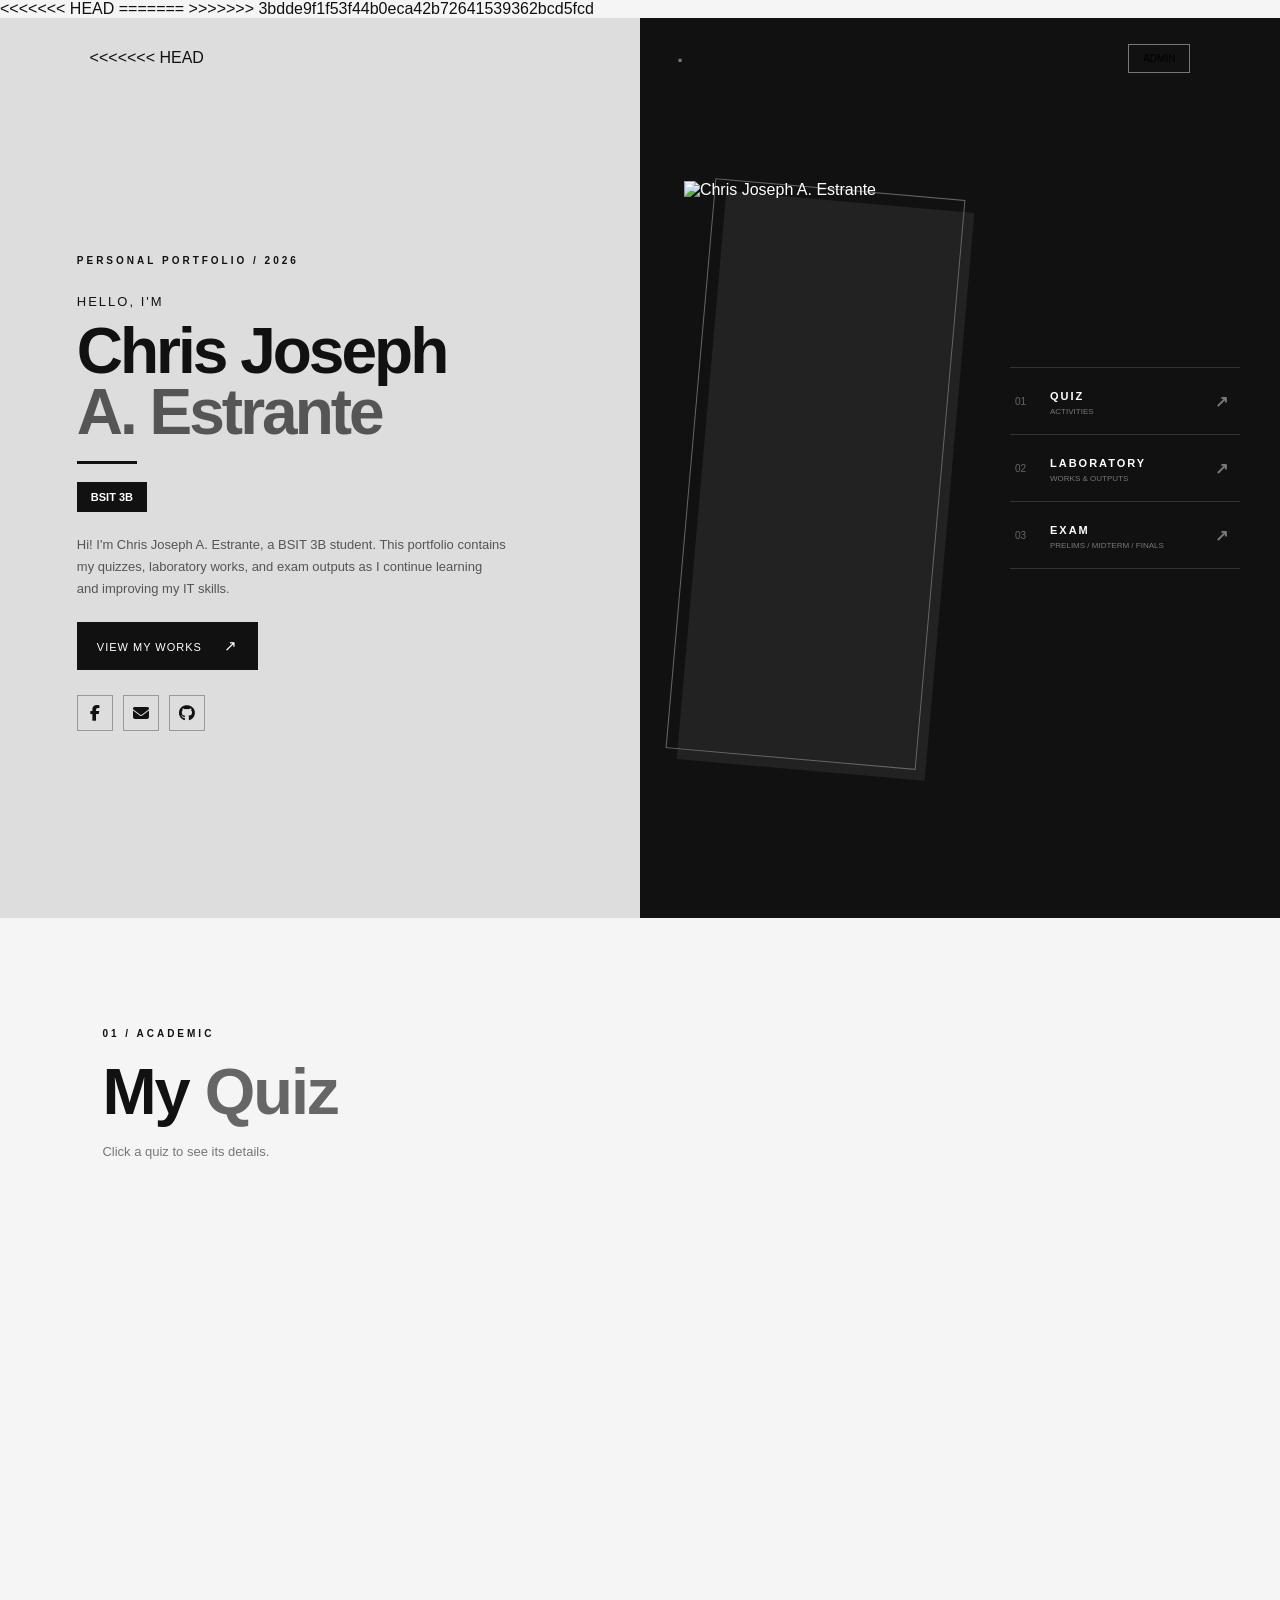
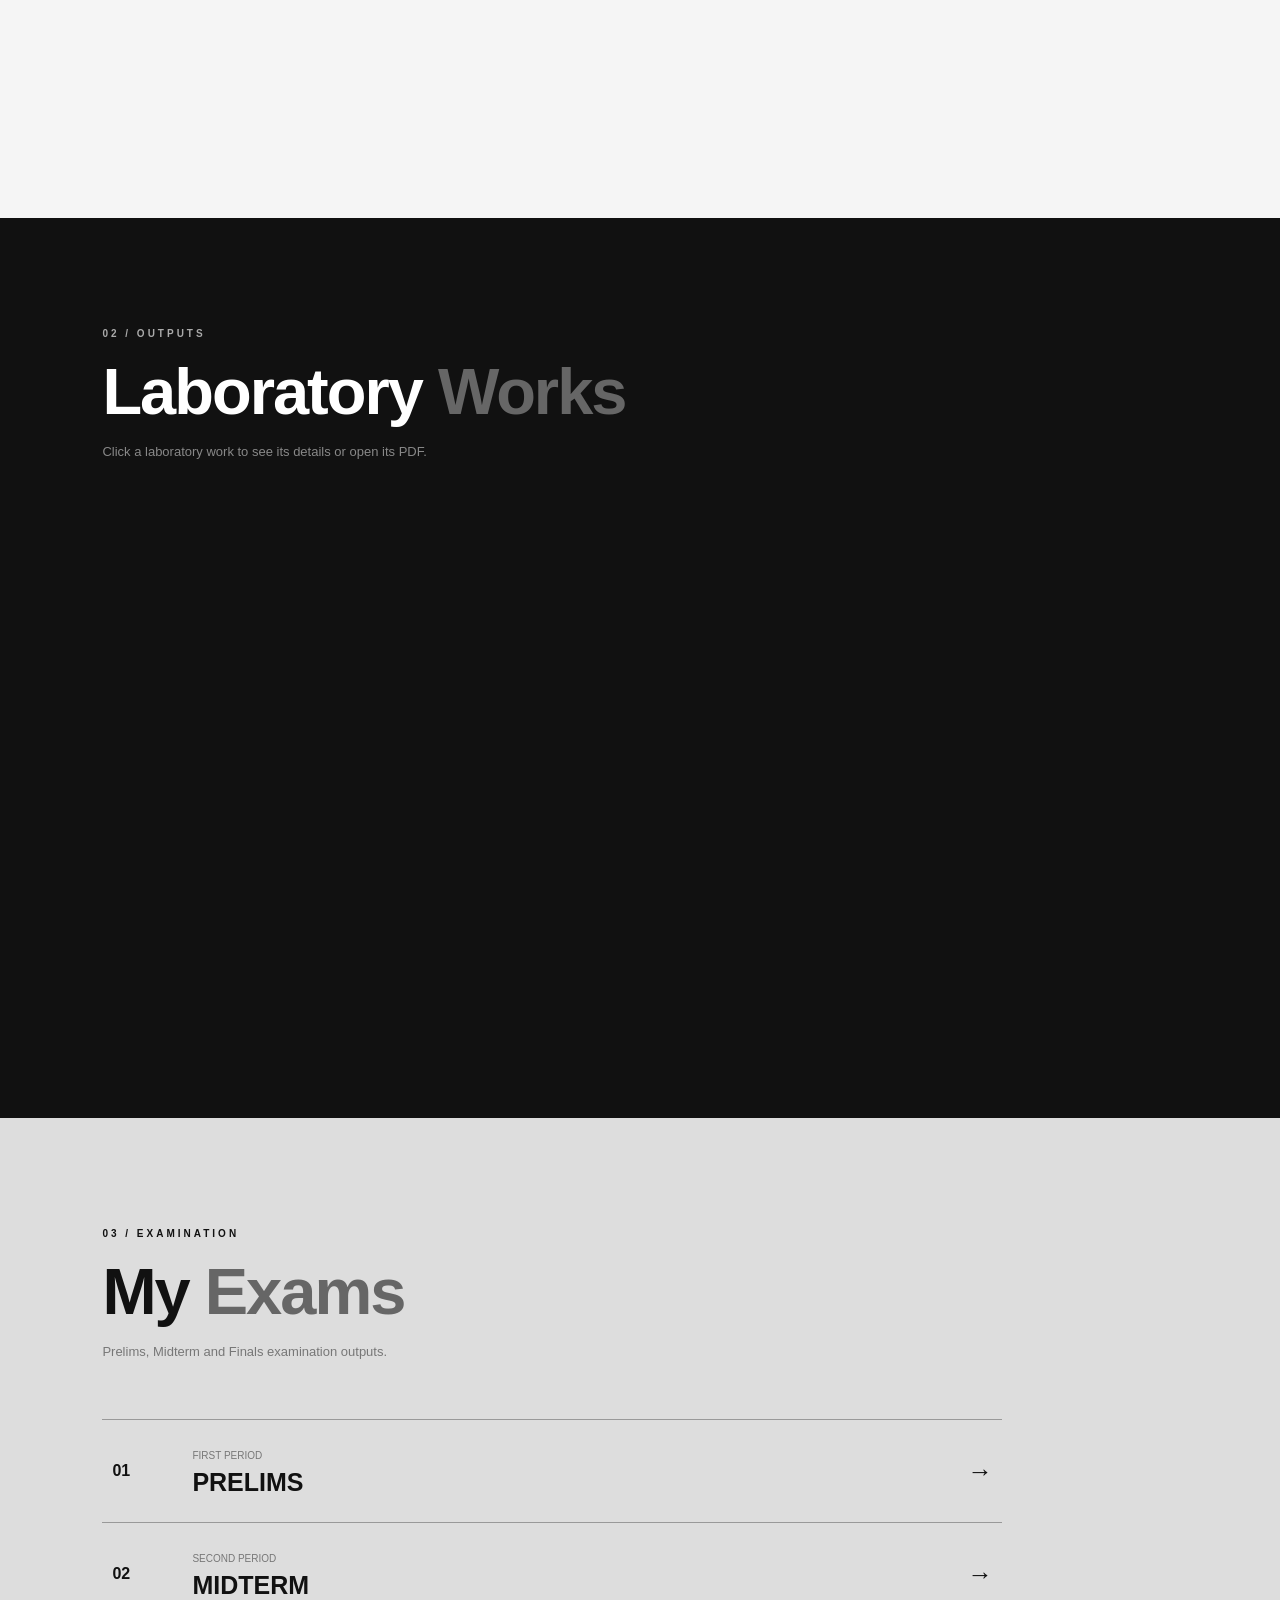
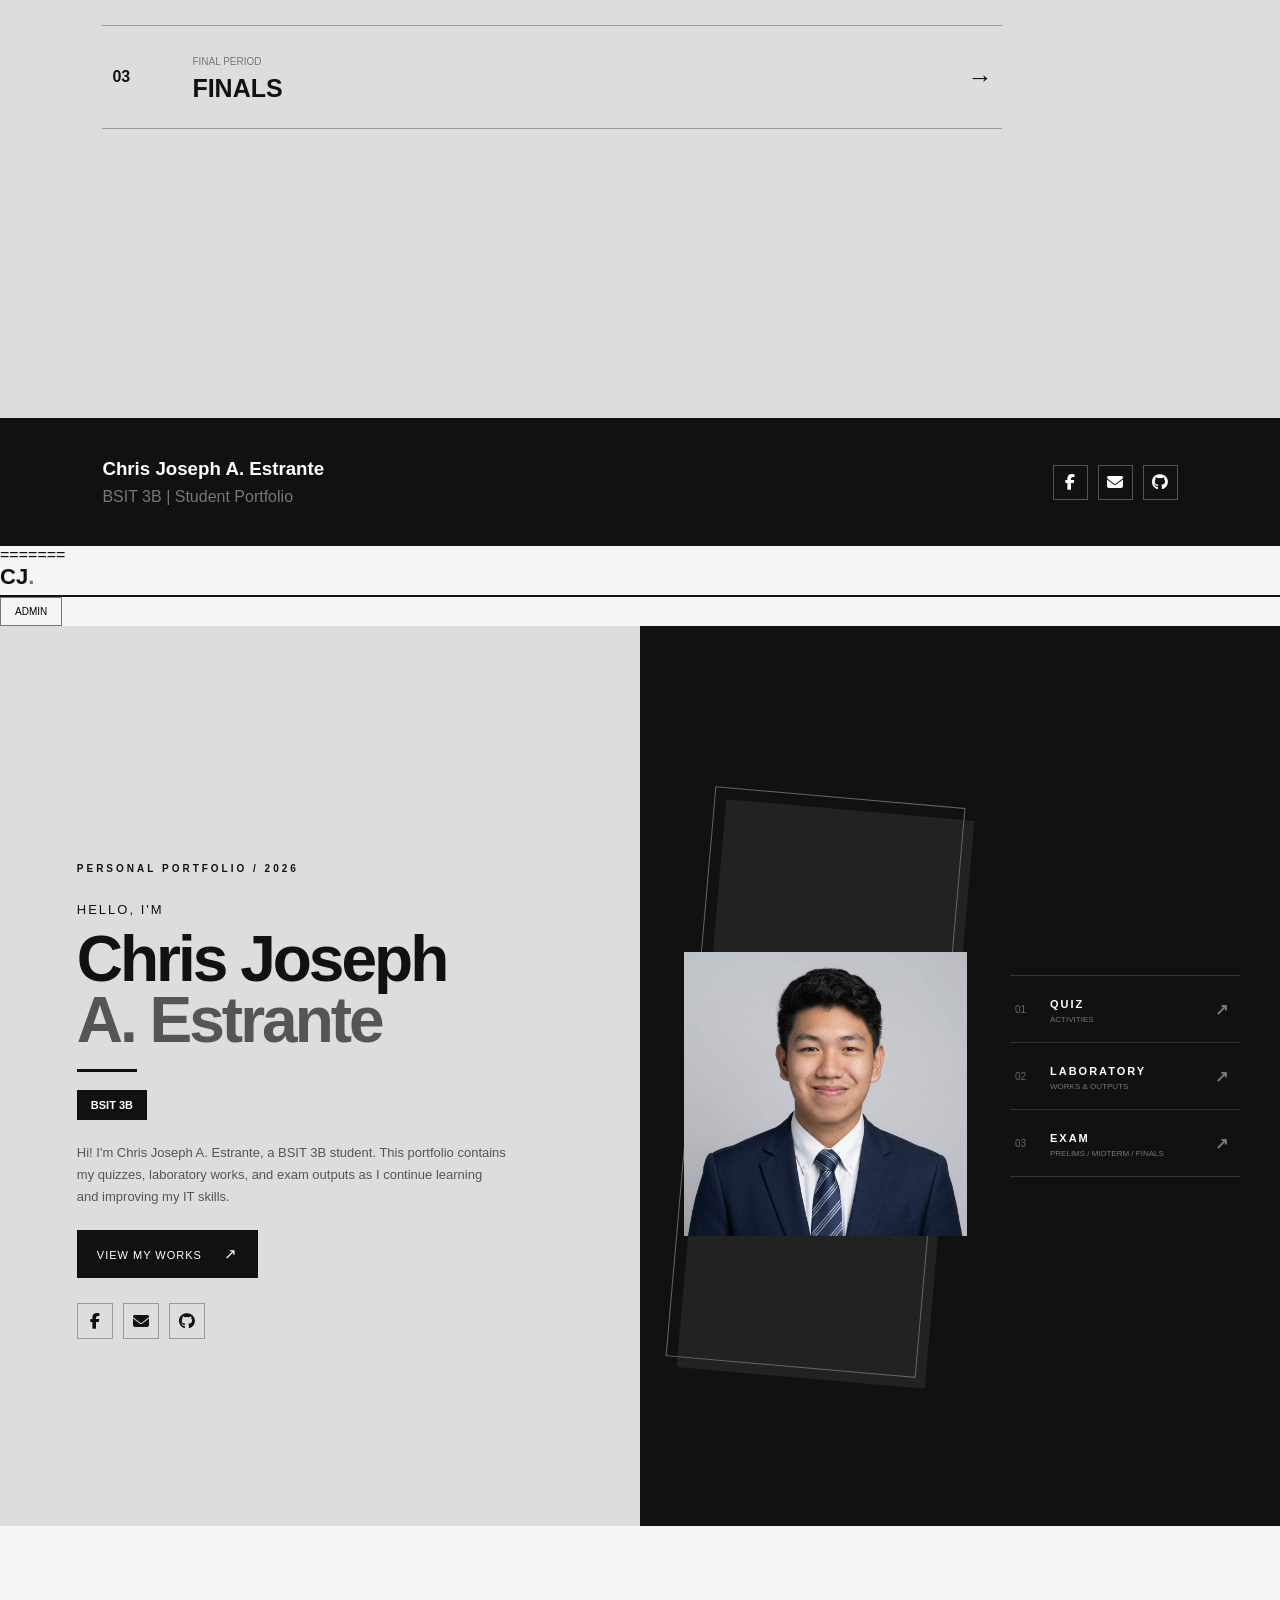
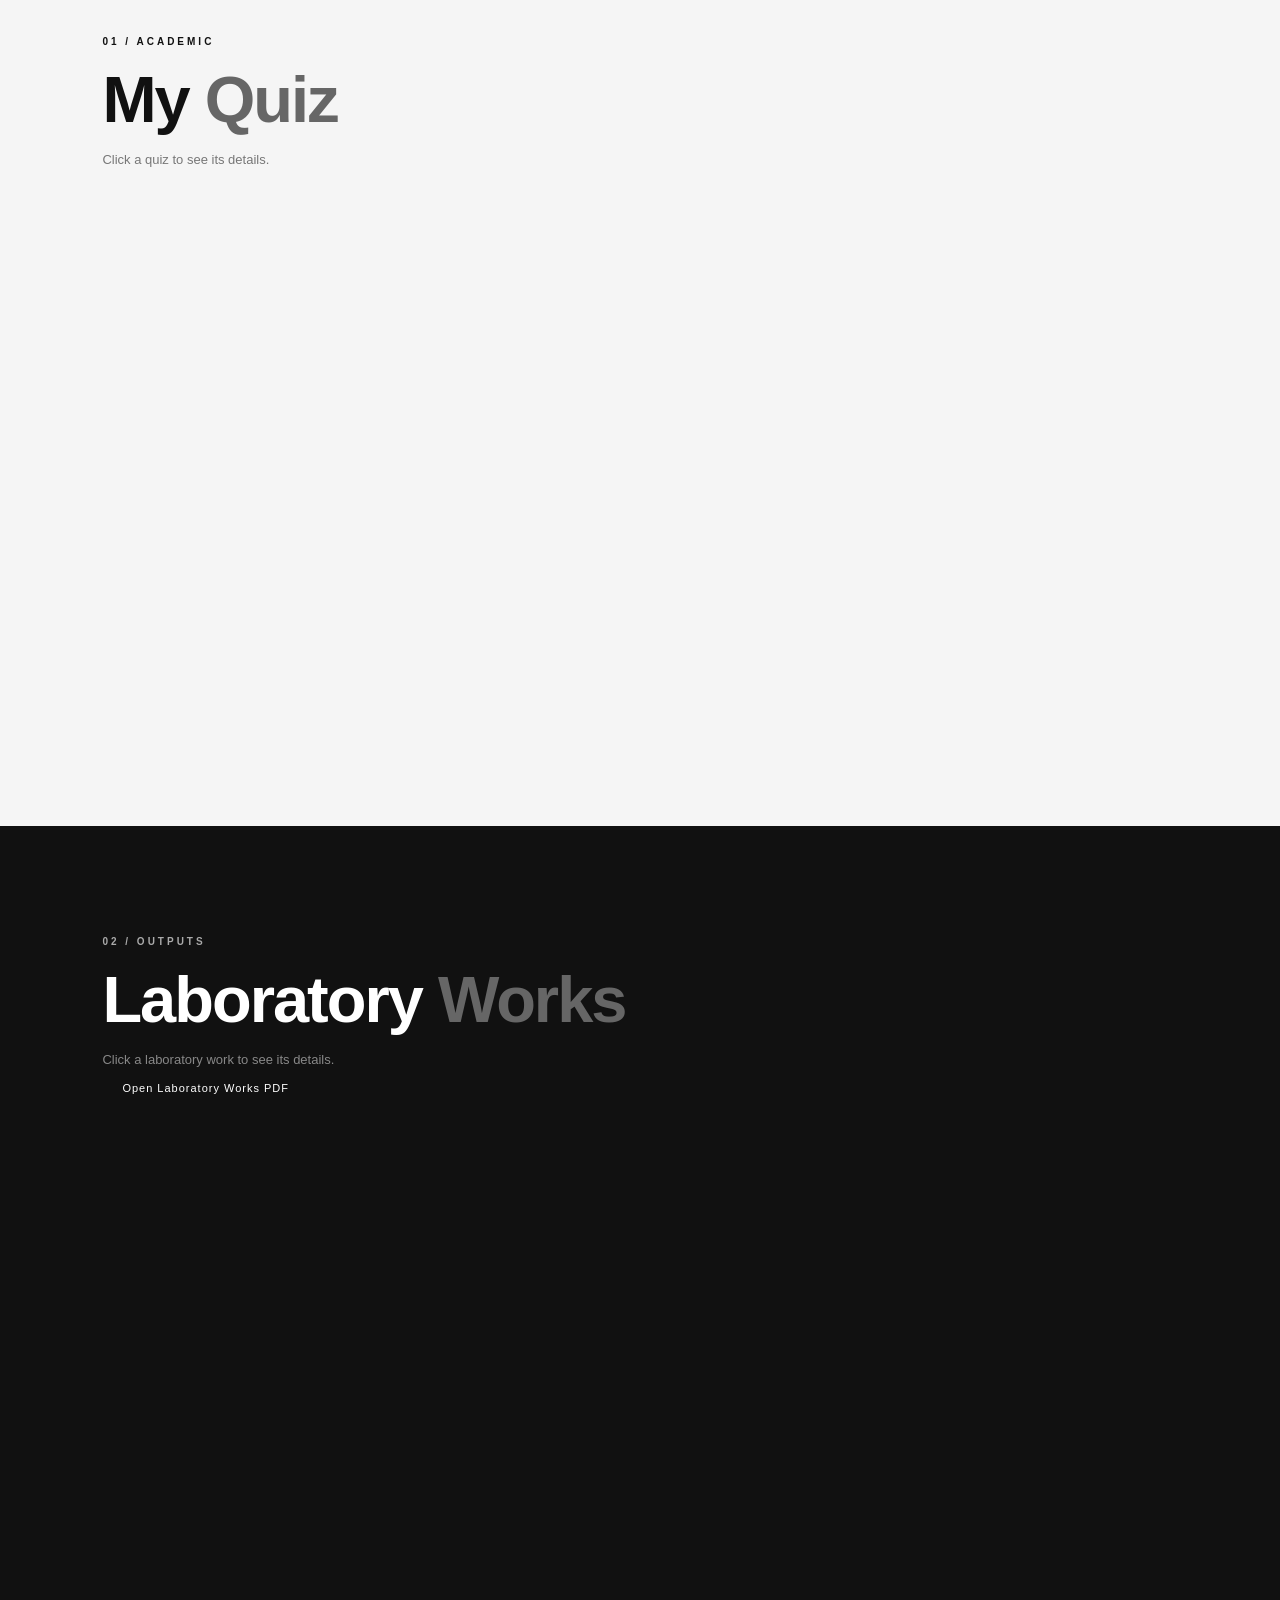
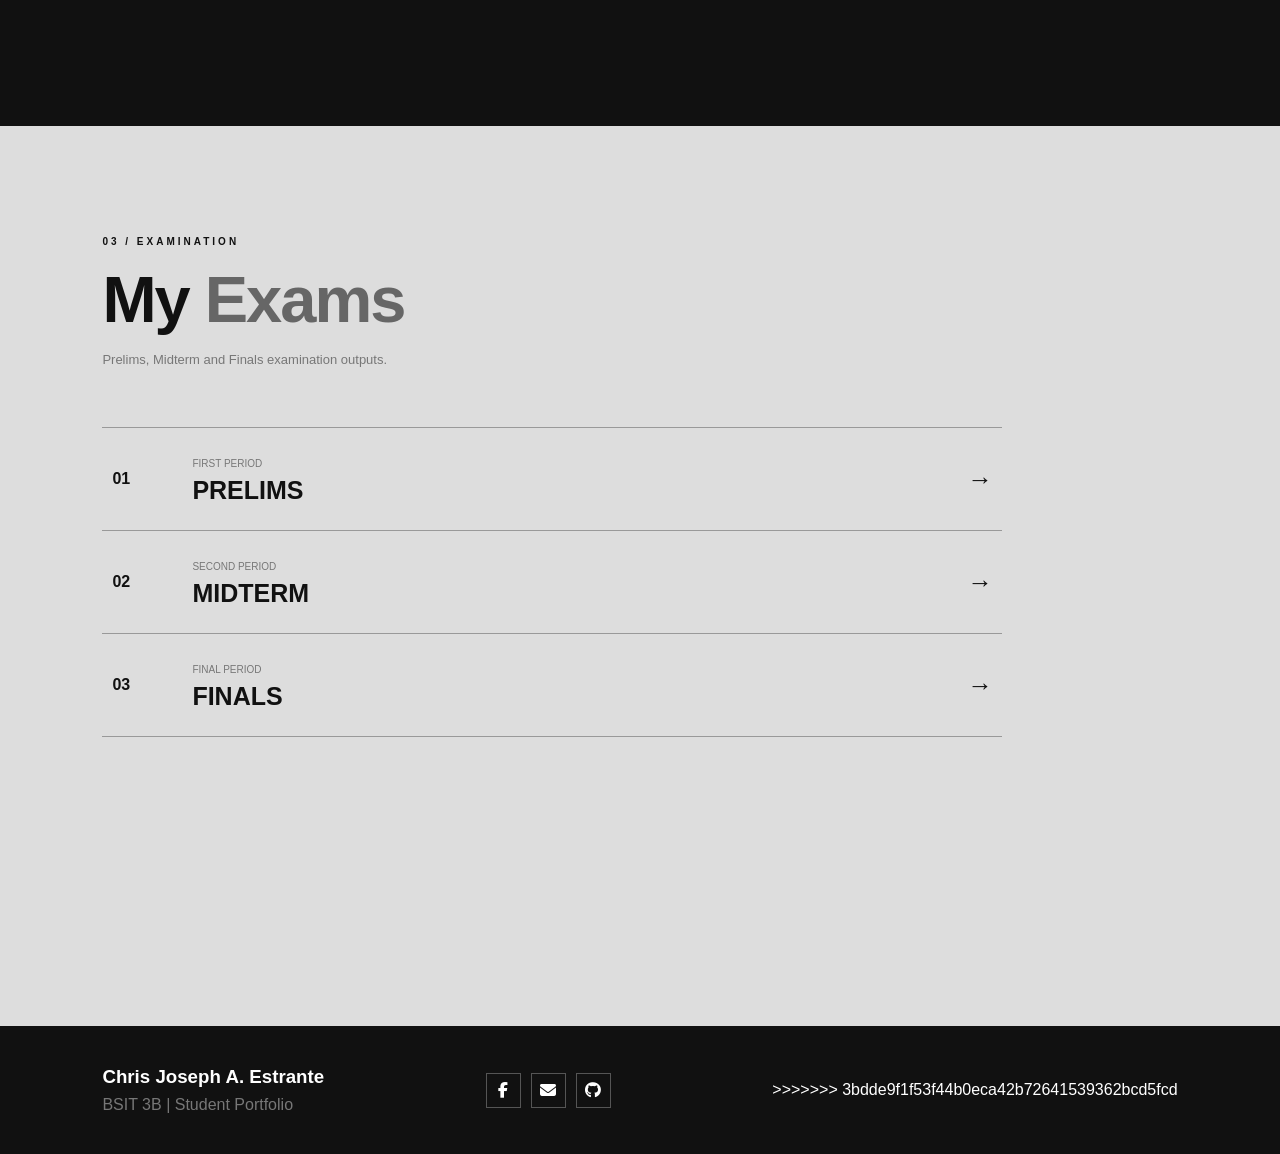
==== commit 0ec13f39: "Fix image source in index.html" ====
--- a/index.html
+++ b/index.html
@@ -1,15 +1,24 @@
 <!DOCTYPE html>
 <html lang="en">
 <head>
+<<<<<<< HEAD
 <meta charset="UTF-8">
 <meta name="viewport" content="width=device-width, initial-scale=1.0">
 <title>Chris Joseph A. Estrante</title>
 <link rel="stylesheet" href="style.css">
 <link rel="stylesheet" href="https://cdnjs.cloudflare.com/ajax/libs/font-awesome/6.5.2/css/all.min.css">
+=======
+ 
+  <title>Chris Joseph A. Estrante</title>
+  <link rel="stylesheet" href="style.css">
+  <link rel="stylesheet" href="https://cdnjs.cloudflare.com/ajax/libs/font-awesome/6.5.2/css/all.min.css">
+
+>>>>>>> 3bdde9f1f53f44b0eca42b72641539362bcd5fcd
 </head>
 <body>
 
 <header>
+<<<<<<< HEAD
 <div class="logo">CJ<span>.</span></div>
 <button class="admin-login" onclick="openLogin()">ADMIN</button>
 </header>
@@ -38,7 +47,7 @@
 <div class="black-side">
 <div class="photo-area">
 <div class="photo-shape"></div>
-<img src="images/profile.png" alt="Chris Joseph A. Estrante">
+<img src="Profile" alt="Chris Joseph A. Estrante">
 </div>
 
 <div class="quick-menu">
@@ -200,7 +209,204 @@
 <a href="https://github.com/cjaestrante-max" target="_blank"><i class="fa-brands fa-github"></i></a>
 </div>
 </footer>
+=======
+  <div class="logo">CJ<span>.</span></div>
+  <button class="admin-login" onclick="openLogin()">ADMIN</button>
+</header>
+
+<section class="home" id="home">
+  <div class="home-text">
+    <p class="small-title">PERSONAL PORTFOLIO / 2026</p>
+    <p class="hello">HELLO, I'M</p>
+    <h1>Chris Joseph <span>A. Estrante</span></h1>
+    <div class="line"></div>
+    <h4>BSIT 3B</h4>
+    <p class="intro">
+      Hi! I'm Chris Joseph A. Estrante, a BSIT 3B student.
+      This portfolio contains my quizzes, laboratory works, and exam outputs as I continue learning and improving my IT skills.
+    </p>
+
+    <a href="#quiz" class="button">VIEW MY WORKS <span>↗</span></a>
+
+    <div class="socials">
+      <a href="https://www.facebook.com/chris.joseph.anonuevo" target="_blank"><i class="fa-brands fa-facebook-f"></i></a>
+      <a href="mailto:chrisjosephestrante@gmail.com"><i class="fa-solid fa-envelope"></i></a>
+      <a href="https://github.com/cjaestrante-max" target="_blank"><i class="fa-brands fa-github"></i></a>
+    </div>
+  </div>
+
+  <div class="black-side">
+    <div class="photo-area">
+      <div class="photo-shape"></div>
+      <img src="images/profile.png" alt="Chris Joseph A. Estrante">
+    </div>
+
+    <div class="quick-menu">
+      <a href="#quiz">
+        <span>01</span>
+        <div><b>QUIZ</b><small>ACTIVITIES</small></div>
+        <strong>↗</strong>
+      </a>
+
+      <a href="#laboratory">
+        <span>02</span>
+        <div><b>LABORATORY</b><small>WORKS & OUTPUTS</small></div>
+        <strong>↗</strong>
+      </a>
+
+      <a href="#exam">
+        <span>03</span>
+        <div><b>EXAM</b><small>PRELIMS / MIDTERM / FINALS</small></div>
+        <strong>↗</strong>
+      </a>
+    </div>
+  </div>
+</section>
+
+<section class="section" id="quiz">
+  <p class="number">01 / ACADEMIC</p>
+  <h2>My <span>Quiz</span></h2>
+  <p class="desc">Click a quiz to see its details.</p>
+
+  <div class="cards" id="quizList"></div>
+</section>
+
+<section class="section laboratory" id="laboratory">
+  <p class="number">02 / OUTPUTS</p>
+  <h2>Laboratory <span>Works</span></h2>
+  <p class="desc">Click a laboratory work to see its details.</p>
+  <div class="lab-box">
+  <a href="files/Estrante Labaratory.pdf" target="_blank" class="button">Open Laboratory Works PDF</a>
+
+  <div class="cards" id="labList"></div>
+</section>
+
+<section class="section exam" id="exam">
+  <p class="number">03 / EXAMINATION</p>
+  <h2>My <span>Exams</span></h2>
+  <p class="desc">Prelims, Midterm and Finals examination outputs.</p>
+
+  <div class="exam-list">
+    <div class="exam-card" onclick="openExam('Prelims')">
+      <b>01</b>
+      <div><small>FIRST PERIOD</small><h3>PRELIMS</h3></div>
+      <strong>→</strong>
+    </div>
+
+    <div class="exam-card" onclick="openExam('Midterm')">
+      <b>02</b>
+      <div><small>SECOND PERIOD</small><h3>MIDTERM</h3></div>
+      <strong>→</strong>
+    </div>
+
+    <div class="exam-card" onclick="openExam('Finals')">
+      <b>03</b>
+      <div><small>FINAL PERIOD</small><h3>FINALS</h3></div>
+      <strong>→</strong>
+    </div>
+  </div>
+</section>
+
+
+<div class="modal" id="loginModal">
+  <div class="form-box">
+    <button class="close" onclick="closeLogin()">×</button>
+    <p>ADMIN</p>
+    <h2>Admin Login</h2>
+
+    <label>Password</label>
+    <input type="password" id="adminPassword" placeholder="Enter password">
+
+    <button class="add-btn" onclick="loginAdmin()">LOGIN</button>
+  </div>
+</div>
+
+
+<div class="modal" id="form">
+  <div class="form-box">
+    <button class="close" onclick="closeForm()">×</button>
+
+    <p id="formType">QUIZ</p>
+    <h2 id="formTitle">Add Quiz</h2>
+
+    <label>Picture / Screenshot</label>
+    <input type="file" id="picture" accept="image/*">
+
+    <label>Title</label>
+    <input type="text" id="title" placeholder="Example: Quiz 1">
+
+    <label>Course</label>
+    <input type="text" id="course" placeholder="Example: Cloud Computing">
+
+    <label>Date Submission</label>
+    <input type="date" id="submissionDate">
+
+    <label>Score</label>
+    <input type="text" id="score" placeholder="Example: 17/20">
+
+    <label>Overview</label>
+    <textarea id="description" placeholder="Write something about your output"></textarea>
+
+    <button class="add-btn" onclick="addOutput()">ADD OUTPUT</button>
+  </div>
+</div>
+
+
+<div class="modal" id="examForm">
+  <div class="form-box">
+    <button class="close" onclick="closeExam()">×</button>
+
+    <p>EXAMINATION</p>
+    <h2 id="examTitle">PRELIMS</h2>
+
+    <div id="examList"></div>
+
+    <button class="add-btn admin-only" id="examAddButton" onclick="addExam()">+ ADD EXAM OUTPUT</button>
+
+    <input type="file" id="examPicture" accept="image/*" hidden>
+  </div>
+</div>
+
+
+<div class="modal" id="detailModal">
+  <div class="form-box detail-box">
+    <button class="close" onclick="closeDetails()">×</button>
+
+    <p id="detailType">QUIZ</p>
+    <h2 id="detailTitle">Quiz 1</h2>
+
+    <div id="detailImageContainer"></div>
+
+    <div class="details">
+      <p><b>Course:</b> <span id="detailCourse"></span></p>
+      <p><b>Date Submission:</b> <span id="detailDate"></span></p>
+      <p><b>Score:</b> <span id="detailScore"></span></p>
+      <p><b>Overview:</b> <span id="detailDescription"></span></p>
+    </div>
+
+    <button class="add-btn remove-detail" id="detailRemove" onclick="deleteCurrentOutput()">REMOVE</button>
+  </div>
+</div>
+
+
+<div class="image-viewer" id="imageViewer" onclick="closeImage()">
+  <button class="viewer-close" onclick="closeImage()">×</button>
+  <img id="bigImage" src="" alt="Full Output">
+</div>
+
+<footer>
+  <div>
+    <h3>Chris Joseph A. Estrante</h3>
+    <p>BSIT 3B | Student Portfolio</p>
+  </div>
+
+  <div class="footer-socials">
+    <a href="https://www.facebook.com/chris.joseph.anonuevo" target="_blank"><i class="fa-brands fa-facebook-f"></i></a>
+    <a href="mailto:chrisjosephestrante@gmail.com"><i class="fa-solid fa-envelope"></i></a>
+    <a href="https://github.com/cjaestrante-max" target="_blank"><i class="fa-brands fa-github"></i></a>
+  </div>
+>>>>>>> 3bdde9f1f53f44b0eca42b72641539362bcd5fcd
 
 <script src="script.js"></script>
 </body>
-</html>+</html>
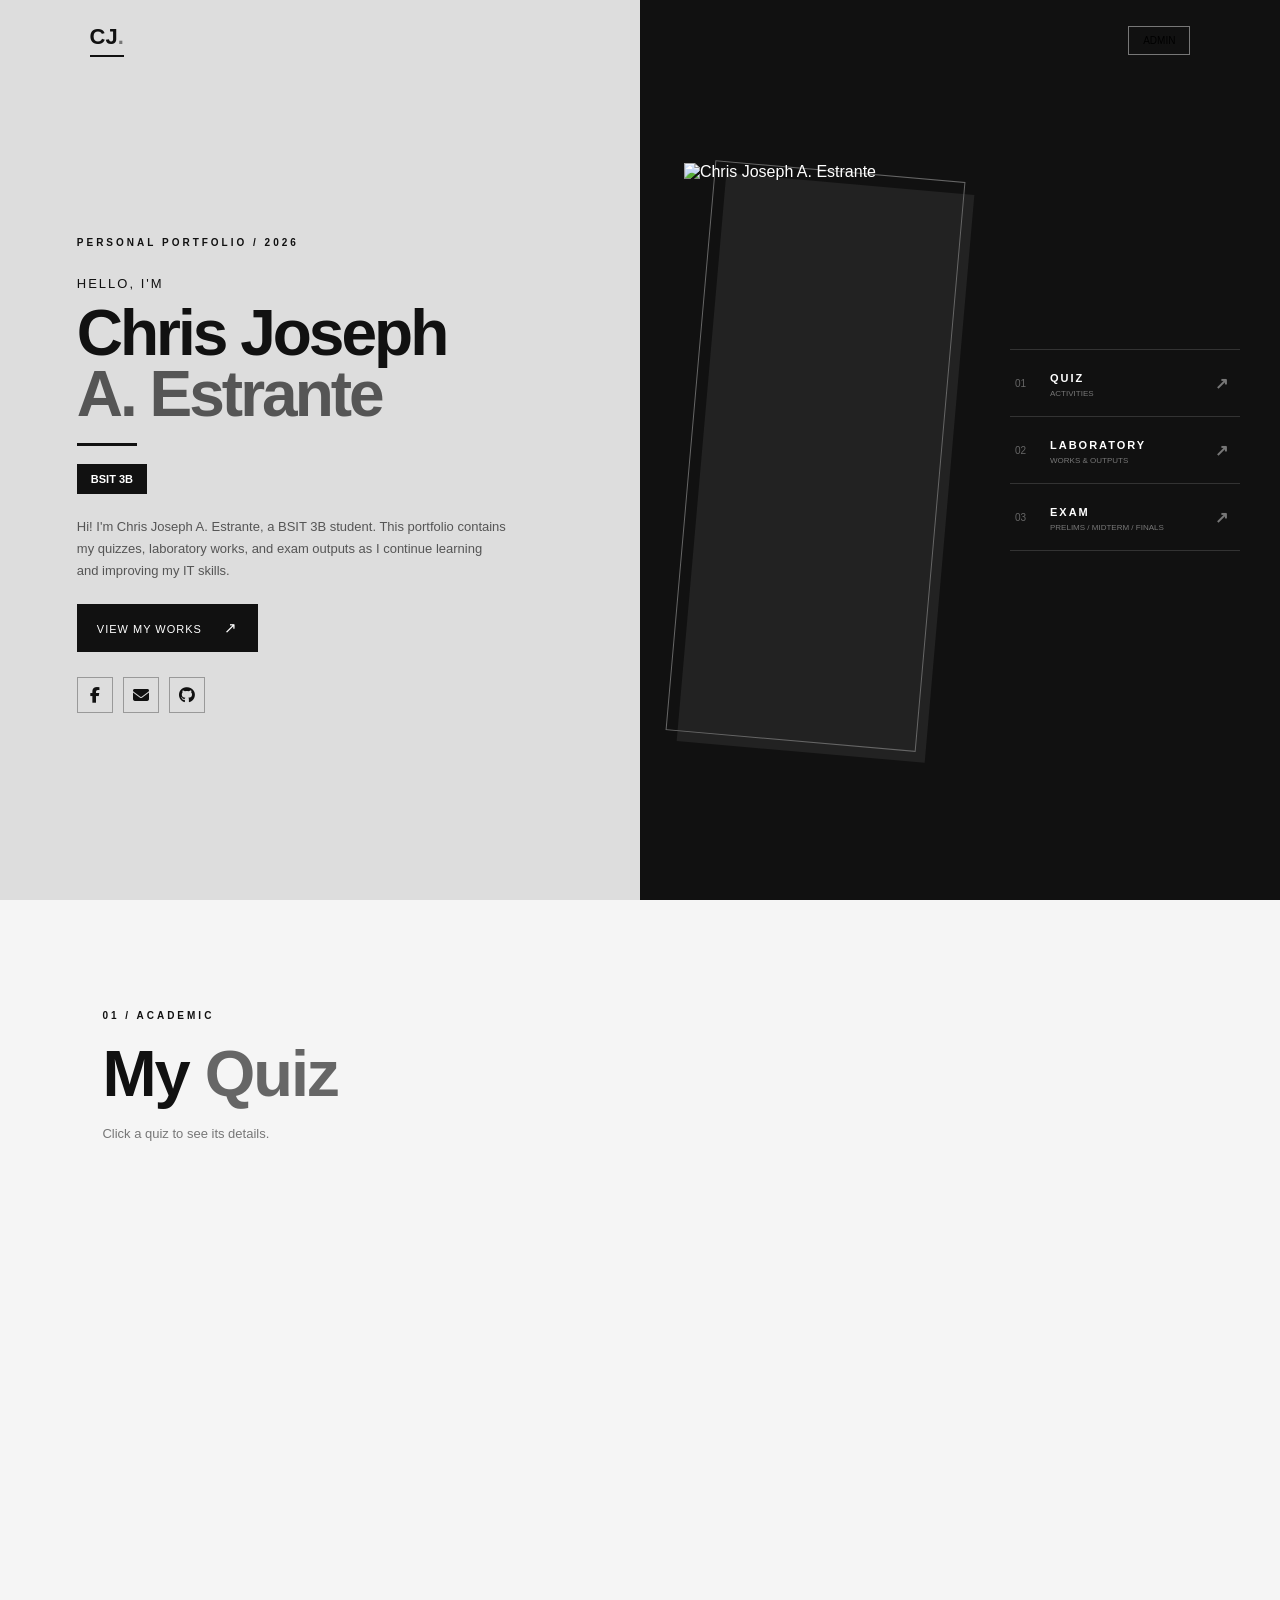
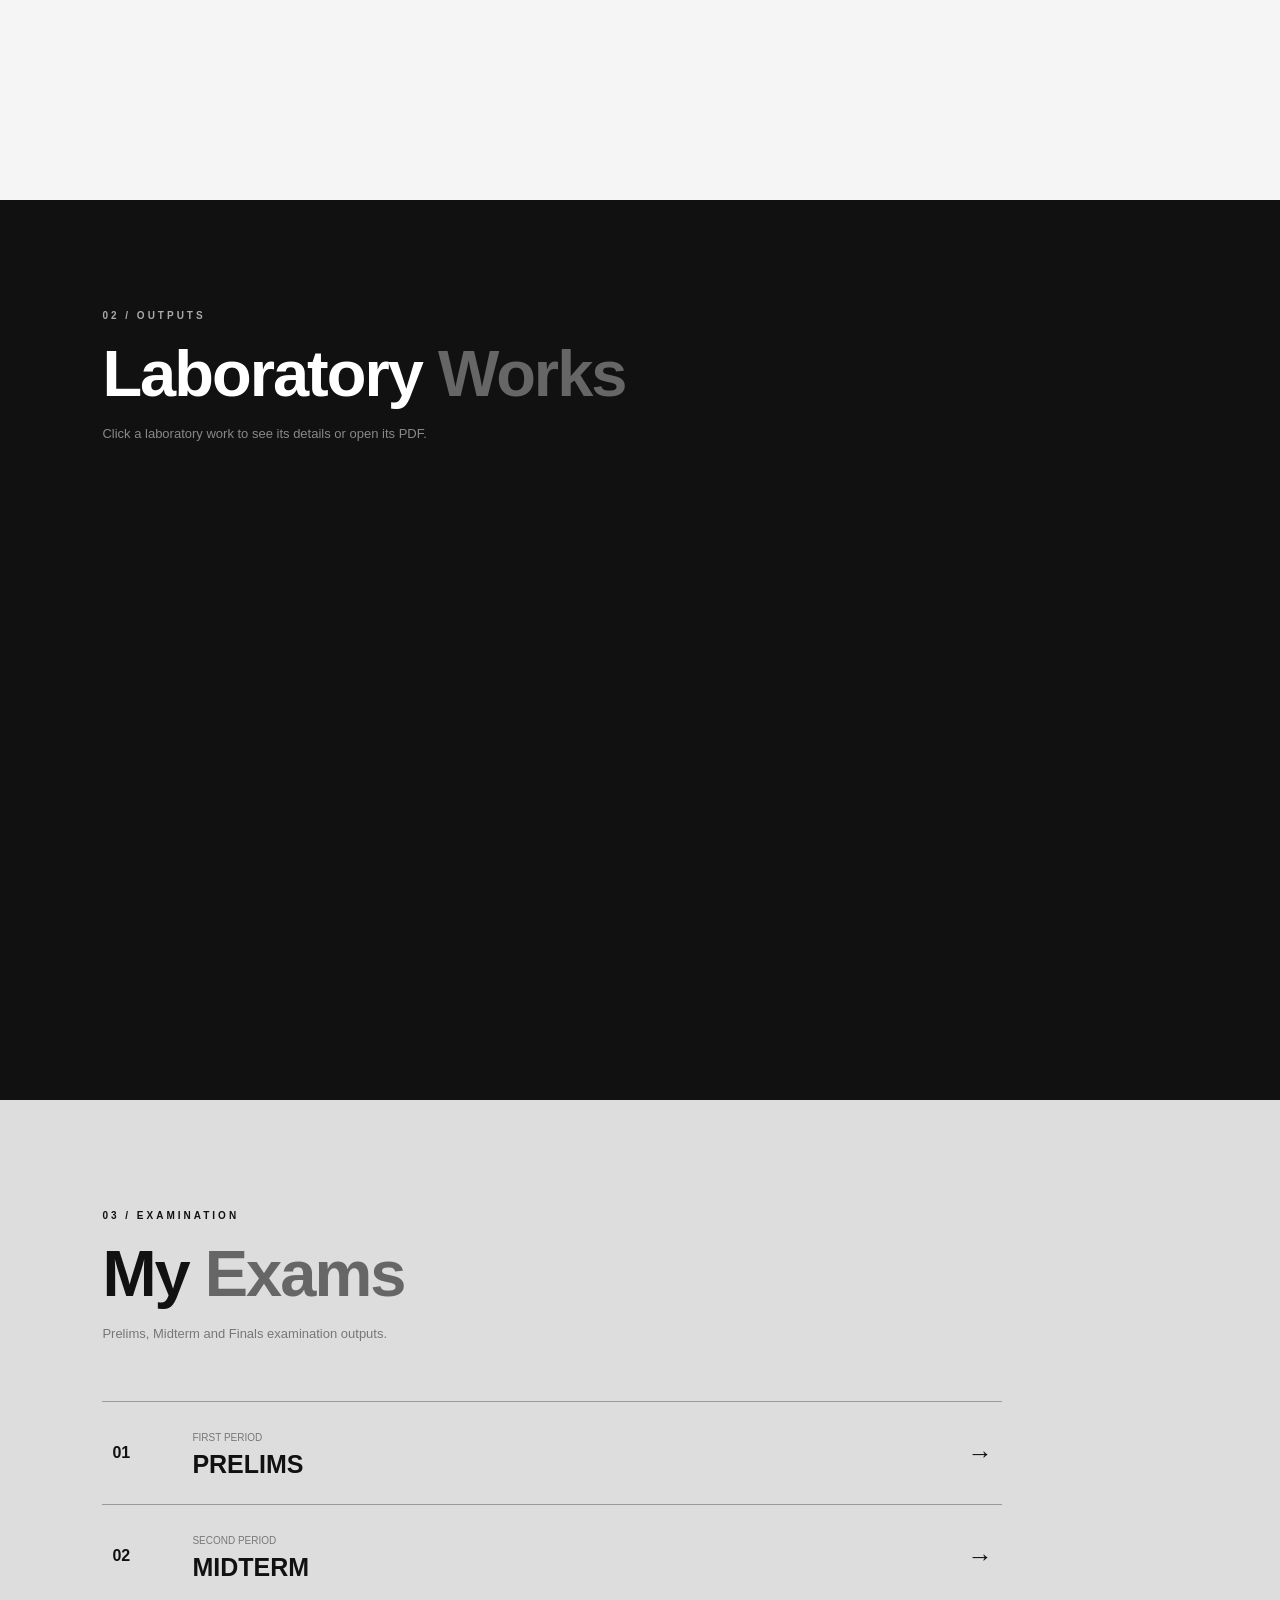
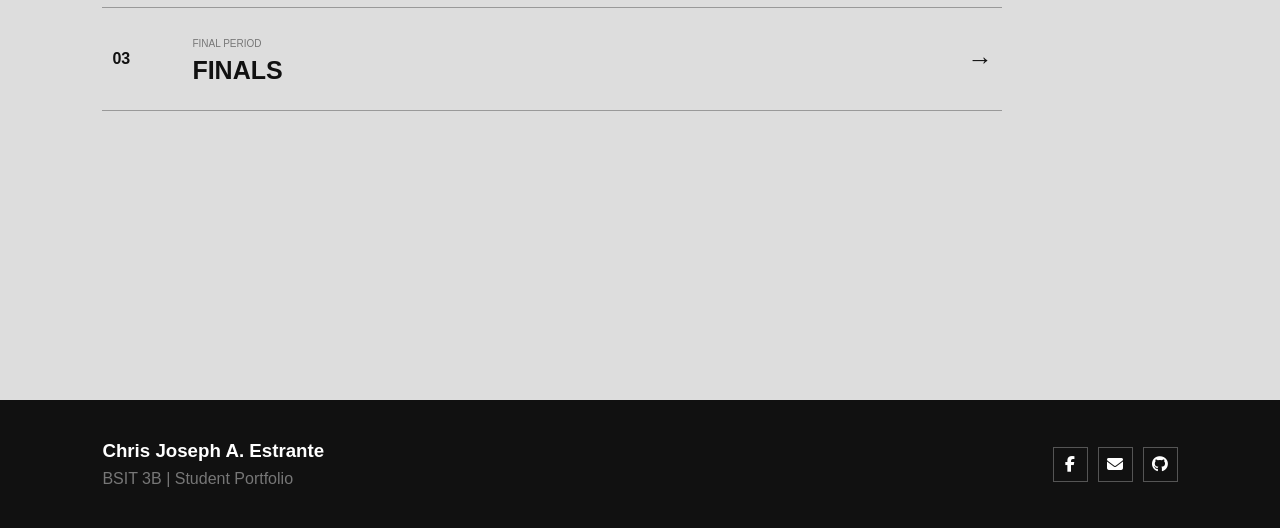
==== commit 970615c3: "Remove duplicate portfolio folder" ====
--- a/index.html
+++ b/index.html
@@ -1,24 +1,15 @@
 <!DOCTYPE html>
 <html lang="en">
 <head>
-<<<<<<< HEAD
 <meta charset="UTF-8">
 <meta name="viewport" content="width=device-width, initial-scale=1.0">
 <title>Chris Joseph A. Estrante</title>
 <link rel="stylesheet" href="style.css">
 <link rel="stylesheet" href="https://cdnjs.cloudflare.com/ajax/libs/font-awesome/6.5.2/css/all.min.css">
-=======
- 
-  <title>Chris Joseph A. Estrante</title>
-  <link rel="stylesheet" href="style.css">
-  <link rel="stylesheet" href="https://cdnjs.cloudflare.com/ajax/libs/font-awesome/6.5.2/css/all.min.css">
-
->>>>>>> 3bdde9f1f53f44b0eca42b72641539362bcd5fcd
 </head>
 <body>
 
 <header>
-<<<<<<< HEAD
 <div class="logo">CJ<span>.</span></div>
 <button class="admin-login" onclick="openLogin()">ADMIN</button>
 </header>
@@ -209,203 +200,6 @@
 <a href="https://github.com/cjaestrante-max" target="_blank"><i class="fa-brands fa-github"></i></a>
 </div>
 </footer>
-=======
-  <div class="logo">CJ<span>.</span></div>
-  <button class="admin-login" onclick="openLogin()">ADMIN</button>
-</header>
-
-<section class="home" id="home">
-  <div class="home-text">
-    <p class="small-title">PERSONAL PORTFOLIO / 2026</p>
-    <p class="hello">HELLO, I'M</p>
-    <h1>Chris Joseph <span>A. Estrante</span></h1>
-    <div class="line"></div>
-    <h4>BSIT 3B</h4>
-    <p class="intro">
-      Hi! I'm Chris Joseph A. Estrante, a BSIT 3B student.
-      This portfolio contains my quizzes, laboratory works, and exam outputs as I continue learning and improving my IT skills.
-    </p>
-
-    <a href="#quiz" class="button">VIEW MY WORKS <span>↗</span></a>
-
-    <div class="socials">
-      <a href="https://www.facebook.com/chris.joseph.anonuevo" target="_blank"><i class="fa-brands fa-facebook-f"></i></a>
-      <a href="mailto:chrisjosephestrante@gmail.com"><i class="fa-solid fa-envelope"></i></a>
-      <a href="https://github.com/cjaestrante-max" target="_blank"><i class="fa-brands fa-github"></i></a>
-    </div>
-  </div>
-
-  <div class="black-side">
-    <div class="photo-area">
-      <div class="photo-shape"></div>
-      <img src="images/profile.png" alt="Chris Joseph A. Estrante">
-    </div>
-
-    <div class="quick-menu">
-      <a href="#quiz">
-        <span>01</span>
-        <div><b>QUIZ</b><small>ACTIVITIES</small></div>
-        <strong>↗</strong>
-      </a>
-
-      <a href="#laboratory">
-        <span>02</span>
-        <div><b>LABORATORY</b><small>WORKS & OUTPUTS</small></div>
-        <strong>↗</strong>
-      </a>
-
-      <a href="#exam">
-        <span>03</span>
-        <div><b>EXAM</b><small>PRELIMS / MIDTERM / FINALS</small></div>
-        <strong>↗</strong>
-      </a>
-    </div>
-  </div>
-</section>
-
-<section class="section" id="quiz">
-  <p class="number">01 / ACADEMIC</p>
-  <h2>My <span>Quiz</span></h2>
-  <p class="desc">Click a quiz to see its details.</p>
-
-  <div class="cards" id="quizList"></div>
-</section>
-
-<section class="section laboratory" id="laboratory">
-  <p class="number">02 / OUTPUTS</p>
-  <h2>Laboratory <span>Works</span></h2>
-  <p class="desc">Click a laboratory work to see its details.</p>
-  <div class="lab-box">
-  <a href="files/Estrante Labaratory.pdf" target="_blank" class="button">Open Laboratory Works PDF</a>
-
-  <div class="cards" id="labList"></div>
-</section>
-
-<section class="section exam" id="exam">
-  <p class="number">03 / EXAMINATION</p>
-  <h2>My <span>Exams</span></h2>
-  <p class="desc">Prelims, Midterm and Finals examination outputs.</p>
-
-  <div class="exam-list">
-    <div class="exam-card" onclick="openExam('Prelims')">
-      <b>01</b>
-      <div><small>FIRST PERIOD</small><h3>PRELIMS</h3></div>
-      <strong>→</strong>
-    </div>
-
-    <div class="exam-card" onclick="openExam('Midterm')">
-      <b>02</b>
-      <div><small>SECOND PERIOD</small><h3>MIDTERM</h3></div>
-      <strong>→</strong>
-    </div>
-
-    <div class="exam-card" onclick="openExam('Finals')">
-      <b>03</b>
-      <div><small>FINAL PERIOD</small><h3>FINALS</h3></div>
-      <strong>→</strong>
-    </div>
-  </div>
-</section>
-
-
-<div class="modal" id="loginModal">
-  <div class="form-box">
-    <button class="close" onclick="closeLogin()">×</button>
-    <p>ADMIN</p>
-    <h2>Admin Login</h2>
-
-    <label>Password</label>
-    <input type="password" id="adminPassword" placeholder="Enter password">
-
-    <button class="add-btn" onclick="loginAdmin()">LOGIN</button>
-  </div>
-</div>
-
-
-<div class="modal" id="form">
-  <div class="form-box">
-    <button class="close" onclick="closeForm()">×</button>
-
-    <p id="formType">QUIZ</p>
-    <h2 id="formTitle">Add Quiz</h2>
-
-    <label>Picture / Screenshot</label>
-    <input type="file" id="picture" accept="image/*">
-
-    <label>Title</label>
-    <input type="text" id="title" placeholder="Example: Quiz 1">
-
-    <label>Course</label>
-    <input type="text" id="course" placeholder="Example: Cloud Computing">
-
-    <label>Date Submission</label>
-    <input type="date" id="submissionDate">
-
-    <label>Score</label>
-    <input type="text" id="score" placeholder="Example: 17/20">
-
-    <label>Overview</label>
-    <textarea id="description" placeholder="Write something about your output"></textarea>
-
-    <button class="add-btn" onclick="addOutput()">ADD OUTPUT</button>
-  </div>
-</div>
-
-
-<div class="modal" id="examForm">
-  <div class="form-box">
-    <button class="close" onclick="closeExam()">×</button>
-
-    <p>EXAMINATION</p>
-    <h2 id="examTitle">PRELIMS</h2>
-
-    <div id="examList"></div>
-
-    <button class="add-btn admin-only" id="examAddButton" onclick="addExam()">+ ADD EXAM OUTPUT</button>
-
-    <input type="file" id="examPicture" accept="image/*" hidden>
-  </div>
-</div>
-
-
-<div class="modal" id="detailModal">
-  <div class="form-box detail-box">
-    <button class="close" onclick="closeDetails()">×</button>
-
-    <p id="detailType">QUIZ</p>
-    <h2 id="detailTitle">Quiz 1</h2>
-
-    <div id="detailImageContainer"></div>
-
-    <div class="details">
-      <p><b>Course:</b> <span id="detailCourse"></span></p>
-      <p><b>Date Submission:</b> <span id="detailDate"></span></p>
-      <p><b>Score:</b> <span id="detailScore"></span></p>
-      <p><b>Overview:</b> <span id="detailDescription"></span></p>
-    </div>
-
-    <button class="add-btn remove-detail" id="detailRemove" onclick="deleteCurrentOutput()">REMOVE</button>
-  </div>
-</div>
-
-
-<div class="image-viewer" id="imageViewer" onclick="closeImage()">
-  <button class="viewer-close" onclick="closeImage()">×</button>
-  <img id="bigImage" src="" alt="Full Output">
-</div>
-
-<footer>
-  <div>
-    <h3>Chris Joseph A. Estrante</h3>
-    <p>BSIT 3B | Student Portfolio</p>
-  </div>
-
-  <div class="footer-socials">
-    <a href="https://www.facebook.com/chris.joseph.anonuevo" target="_blank"><i class="fa-brands fa-facebook-f"></i></a>
-    <a href="mailto:chrisjosephestrante@gmail.com"><i class="fa-solid fa-envelope"></i></a>
-    <a href="https://github.com/cjaestrante-max" target="_blank"><i class="fa-brands fa-github"></i></a>
-  </div>
->>>>>>> 3bdde9f1f53f44b0eca42b72641539362bcd5fcd
 
 <script src="script.js"></script>
 </body>
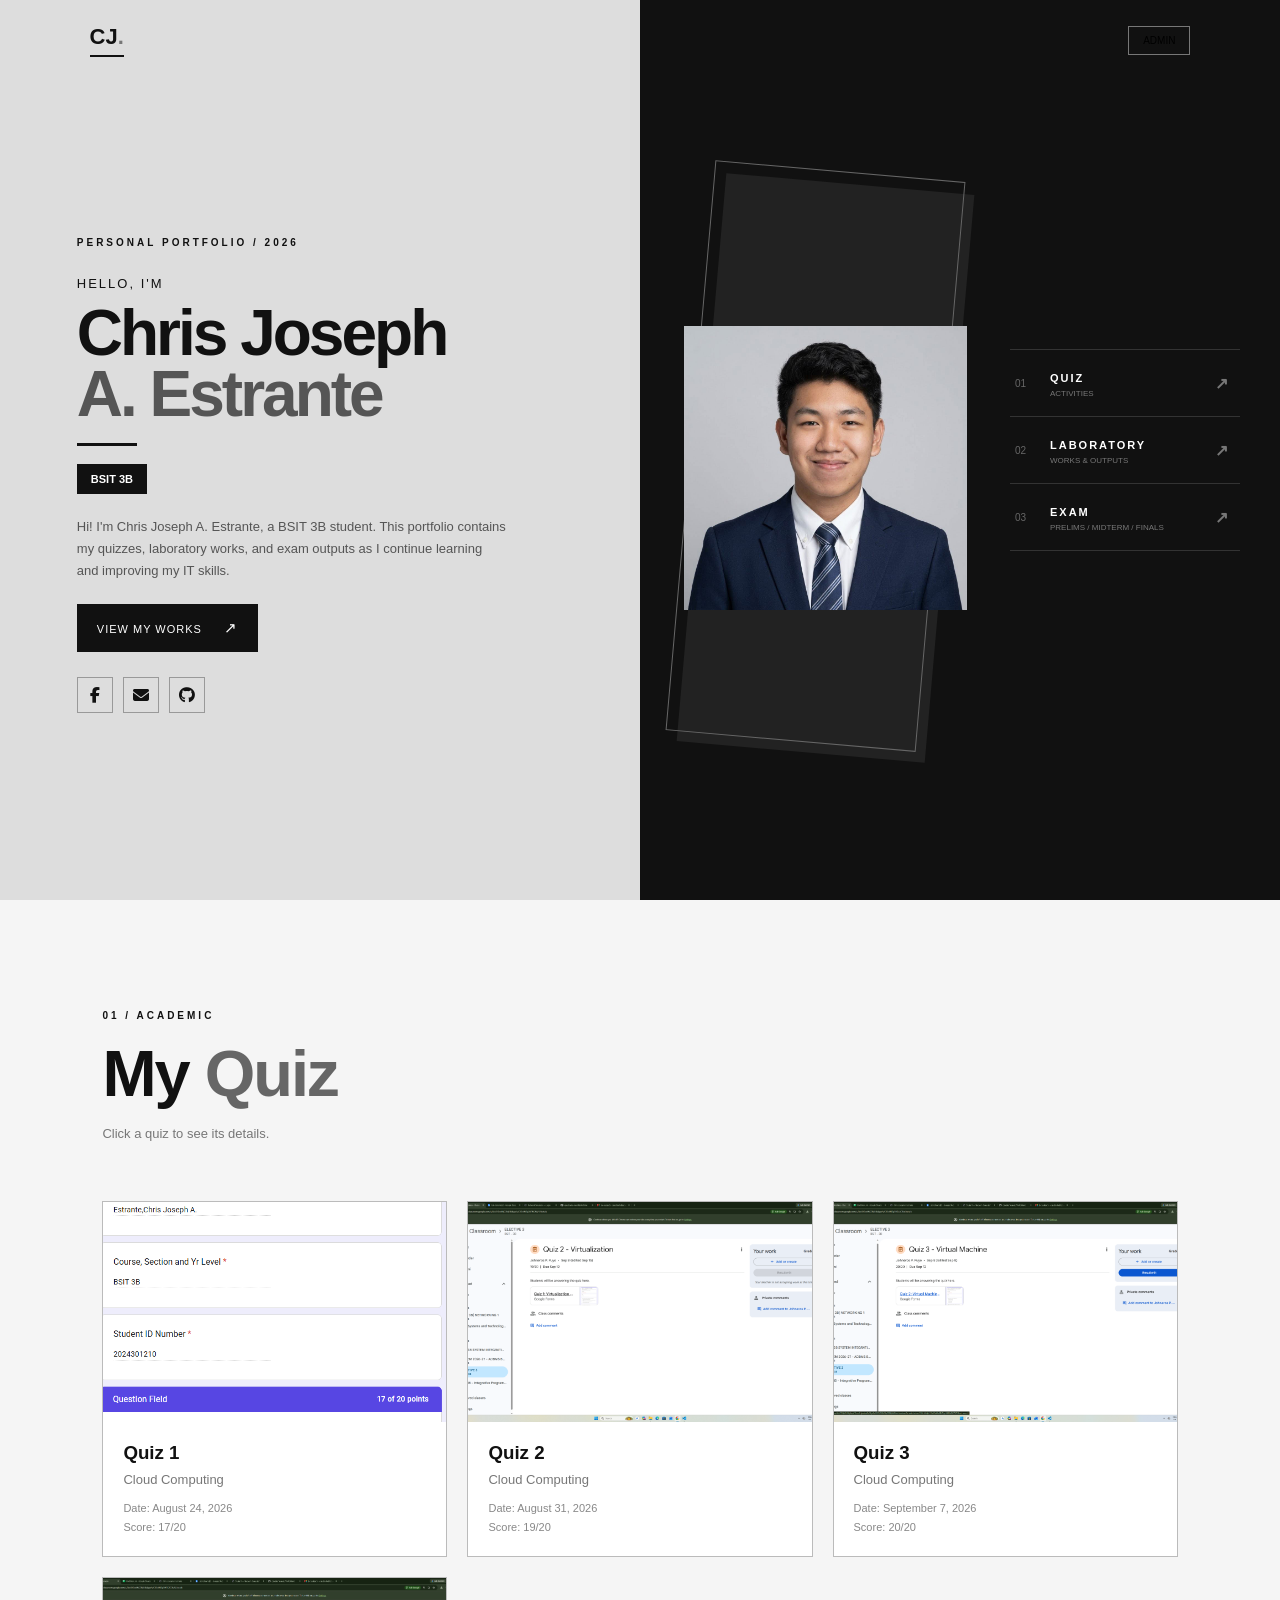
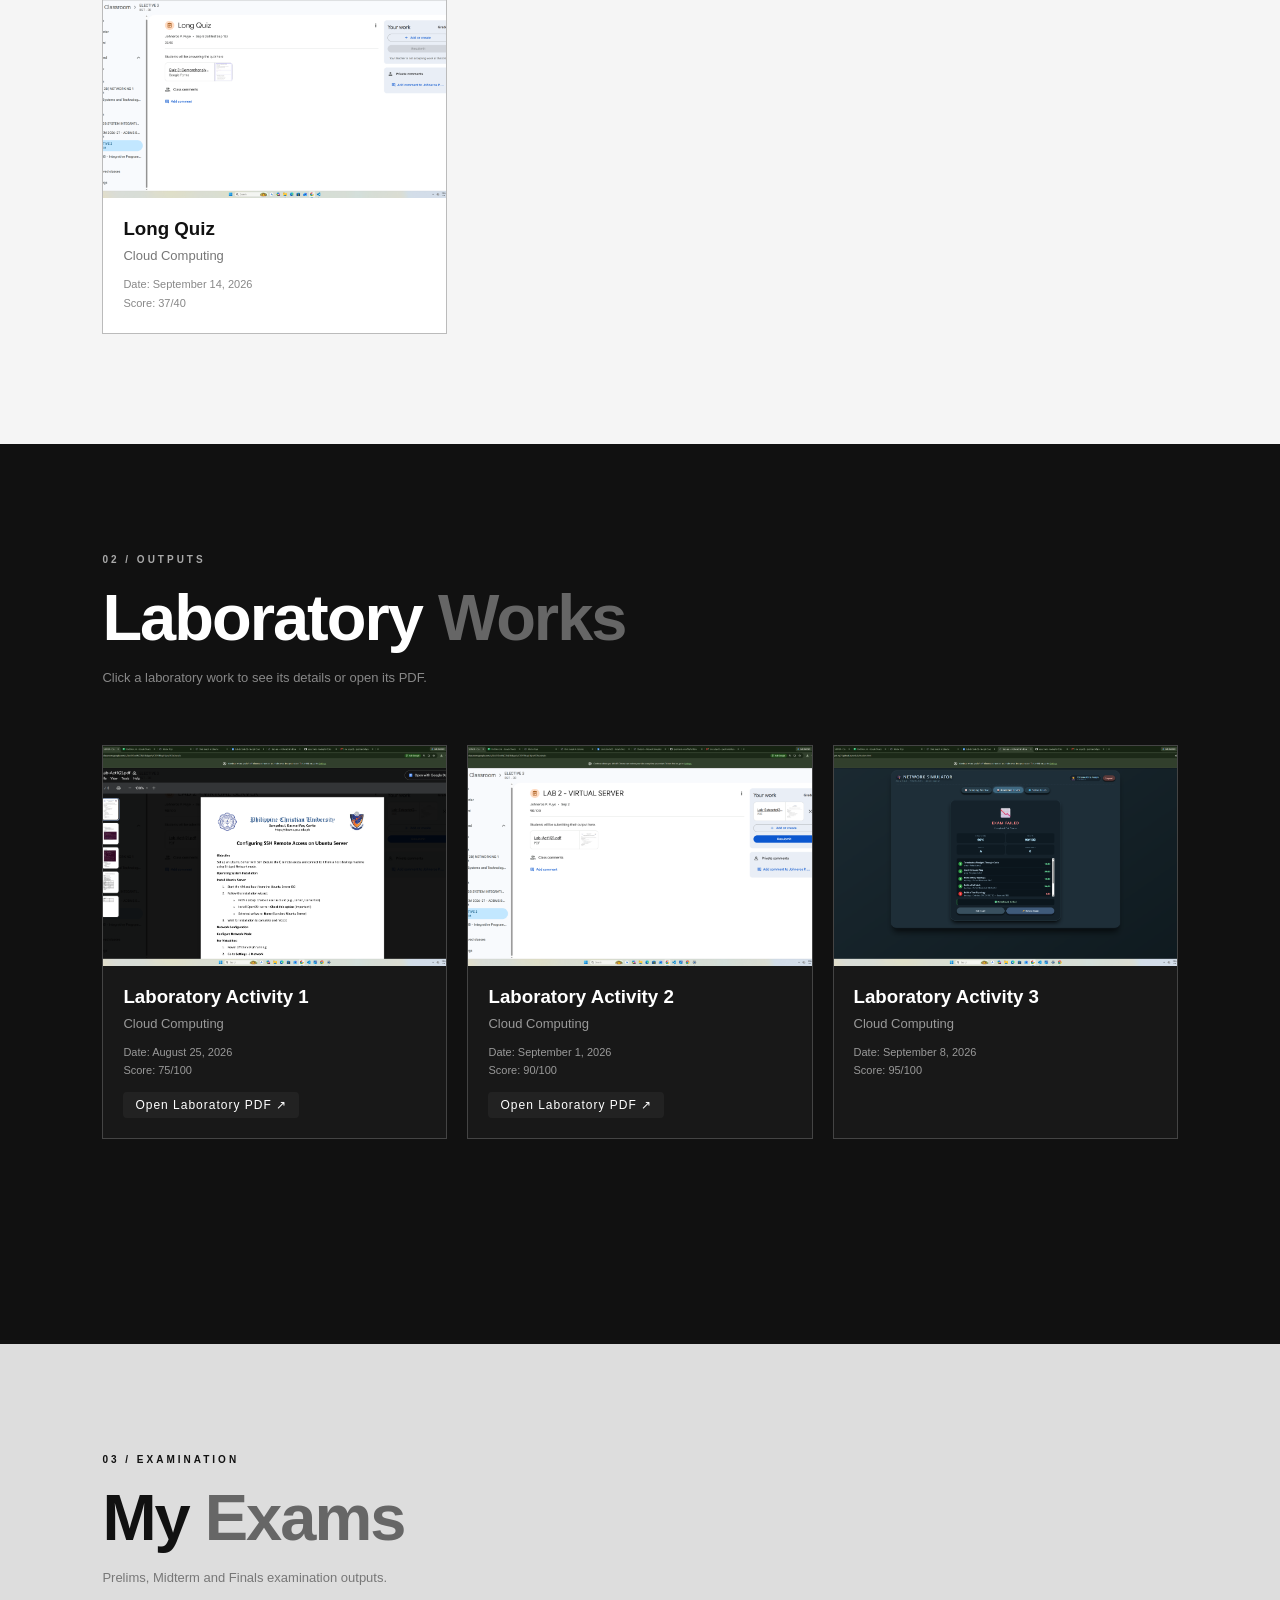
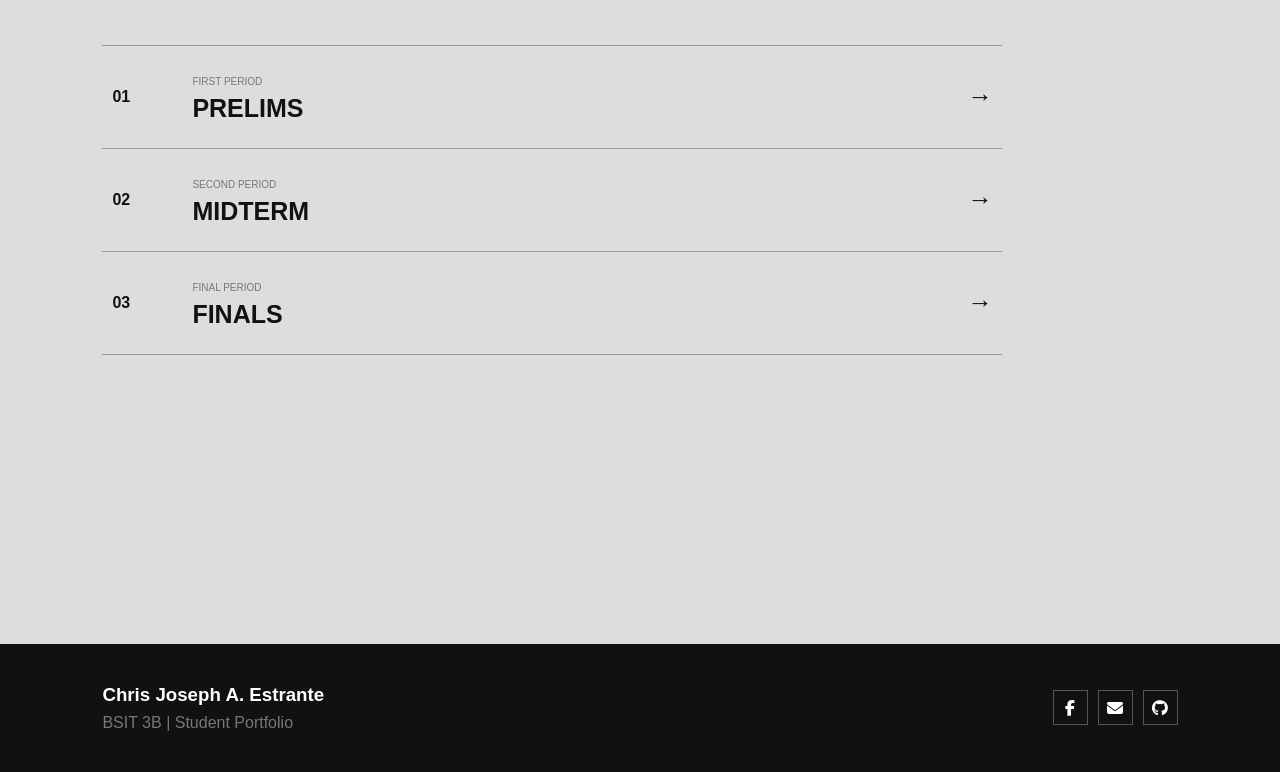
==== commit 7a8c13a7: "Update portfolio" ====
--- a/index.html
+++ b/index.html
@@ -38,7 +38,7 @@
 <div class="black-side">
 <div class="photo-area">
 <div class="photo-shape"></div>
-<img src="Profile" alt="Chris Joseph A. Estrante">
+<img src="images/profile.png" alt="Chris Joseph A. Estrante">
 </div>
 
 <div class="quick-menu">
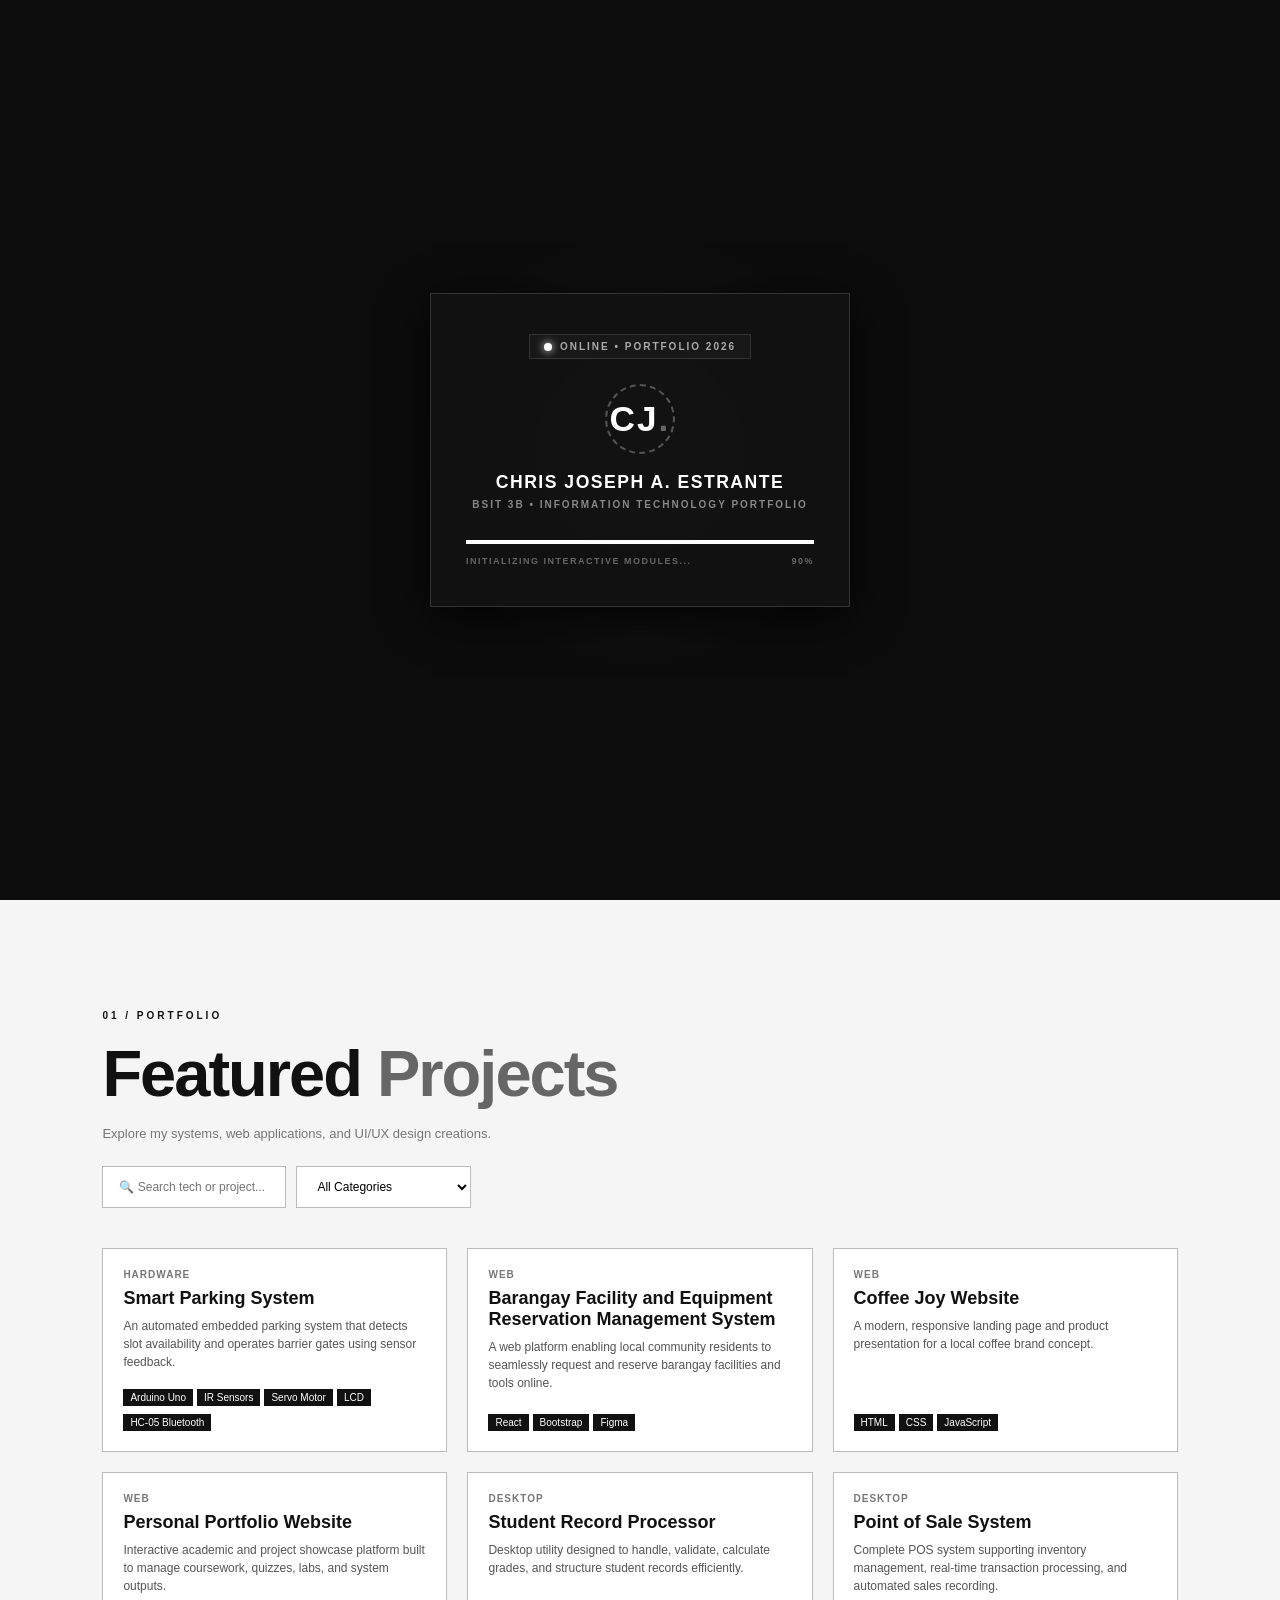
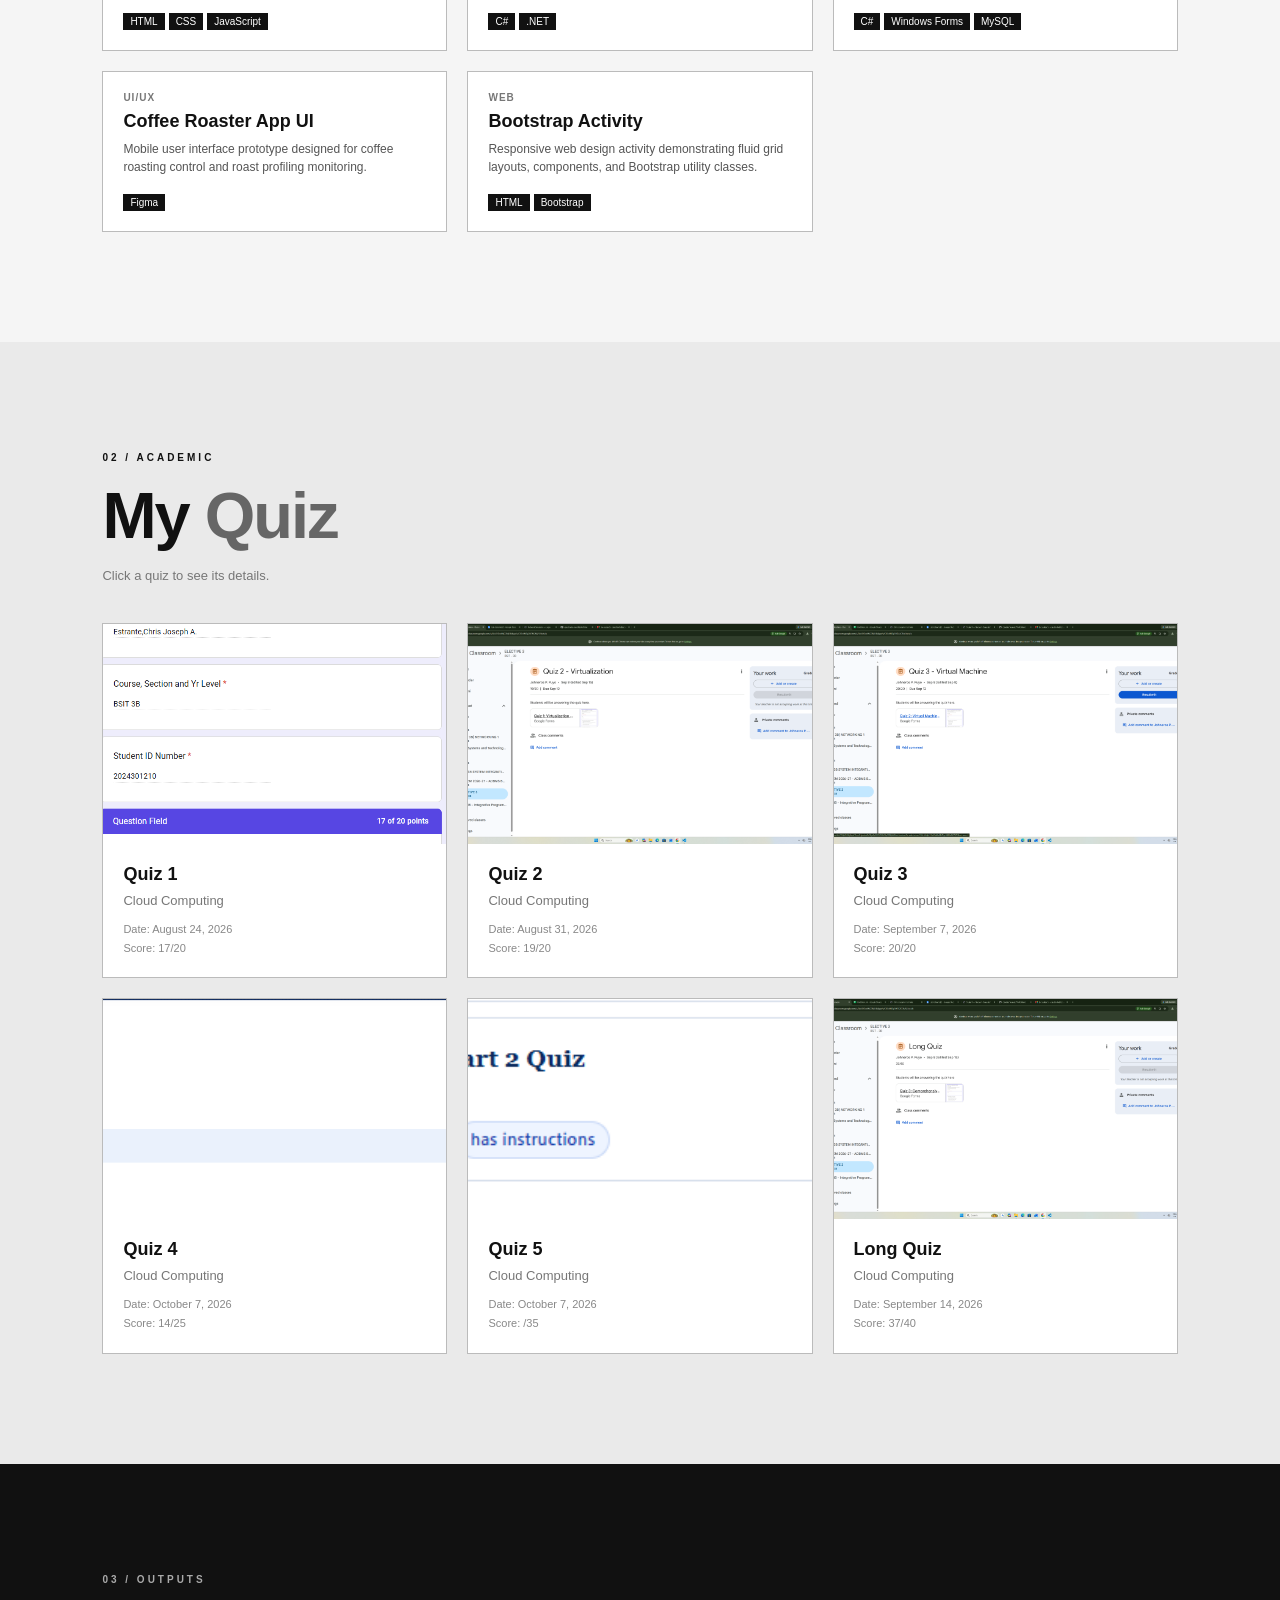
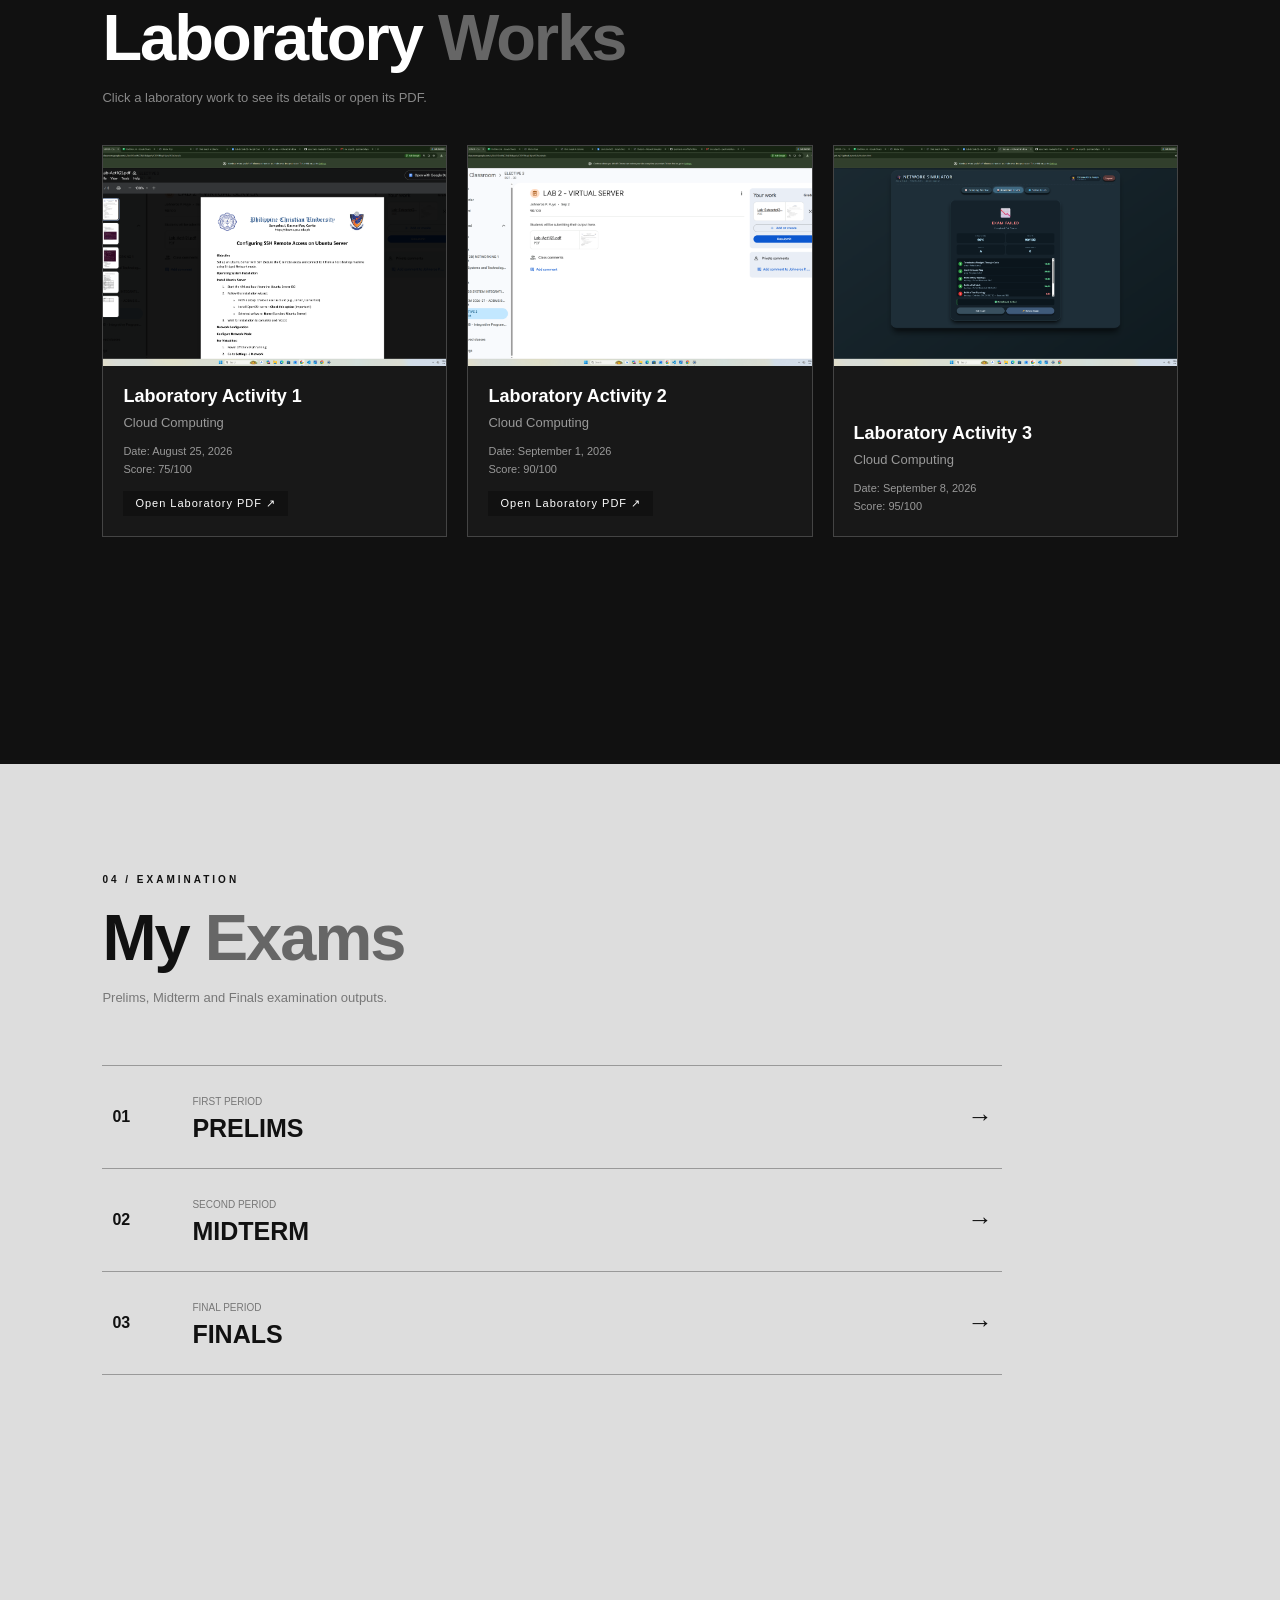
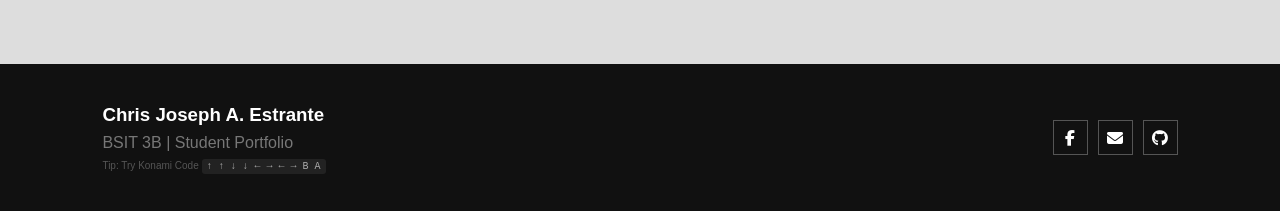
==== commit f3af79cf: "Updated portfolio visual design and auto splash screen" ====
--- a/index.html
+++ b/index.html
@@ -3,126 +3,369 @@
 <head>
 <meta charset="UTF-8">
 <meta name="viewport" content="width=device-width, initial-scale=1.0">
-<title>Chris Joseph A. Estrante</title>
+
+<title>Chris Joseph A. Estrante | BSIT Portfolio</title>
+
 <link rel="stylesheet" href="style.css">
-<link rel="stylesheet" href="https://cdnjs.cloudflare.com/ajax/libs/font-awesome/6.5.2/css/all.min.css">
+
+<link rel="stylesheet"
+href="https://cdnjs.cloudflare.com/ajax/libs/font-awesome/6.5.2/css/all.min.css">
+
+<!-- Canvas Confetti Library -->
+<script src="https://cdn.jsdelivr.net/npm/canvas-confetti@1.6.0/dist/confetti.browser.min.js"></script>
+
 </head>
+
 <body>
 
+
+<div id="cursorGlow"></div>
+
+<div id="splashScreen" class="splash-overlay">
+  <div class="ambient-glow"></div>
+  <div class="splash-card">
+    <div class="splash-header-badge">
+      <span class="status-indicator"></span> ONLINE • PORTFOLIO 2026
+    </div>
+    
+    <div class="splash-avatar-frame">
+      <span class="avatar-ring"></span>
+      <h1 class="splash-title">CJ<span>.</span></h1>
+    </div>
+    
+    <h2>CHRIS JOSEPH A. ESTRANTE</h2>
+    <p class="splash-subtitle">BSIT 3B • INFORMATION TECHNOLOGY PORTFOLIO</p>
+    
+    <div class="splash-bar-container">
+      <div class="splash-bar-fill"></div>
+    </div>
+    
+    <div class="splash-footer-info">
+      <span>INITIALIZING INTERACTIVE MODULES...</span>
+      <span class="splash-percent" id="splashPercent">0%</span>
+    </div>
+  </div>
+</div>
+
+
+<div id="scrollProgressBar"></div>
+
+
+<div id="toastNotification">Notification message</div>
+
+
 <header>
-<div class="logo">CJ<span>.</span></div>
-<button class="admin-login" onclick="openLogin()">ADMIN</button>
+
+<div class="logo">
+CJ<span>.</span>
+</div>
+
+<div style="display: flex; align-items: center; gap: 15px;">
+  <!-- Keyboard Shortcut Helper Badge -->
+  <div class="kbd-helper" title="Press P, Q, L, or E on keyboard">
+    <span>KBD:</span> <kbd>P</kbd> Projects <kbd>Q</kbd> Quiz <kbd>L</kbd> Lab <kbd>E</kbd> Exam
+  </div>
+
+  <button class="admin-login" onclick="openLogin()">
+  ADMIN
+  </button>
+</div>
+
 </header>
 
+
+
+
 <section class="home" id="home">
+
 <div class="home-text">
-<p class="small-title">PERSONAL PORTFOLIO / 2026</p>
-<p class="hello">HELLO, I'M</p>
-<h1>Chris Joseph <span>A. Estrante</span></h1>
+
+<p class="small-title">
+PERSONAL PORTFOLIO / 2026
+</p>
+
+<p class="hello">
+HELLO, I'M
+</p>
+
+<h1>
+Chris Joseph <span>A. Estrante</span>
+</h1>
+
 <div class="line"></div>
-<h4>BSIT 3B</h4>
+
+<h4 class="typewriter-container">
+  <span id="typewriterText">BSIT 3B Student</span><span class="cursor">|</span>
+</h4>
+
 <p class="intro">
 Hi! I'm Chris Joseph A. Estrante, a BSIT 3B student.
 This portfolio contains my quizzes, laboratory works, and exam outputs as I continue learning and improving my IT skills.
 </p>
 
-<a href="#quiz" class="button">VIEW MY WORKS <span>↗</span></a>
+<a href="#projects" class="button">
+VIEW MY WORKS <span>↗</span>
+</a>
 
 <div class="socials">
-<a href="https://www.facebook.com/chris.joseph.anonuevo" target="_blank"><i class="fa-brands fa-facebook-f"></i></a>
-<a href="mailto:chrisjosephestrante@gmail.com"><i class="fa-solid fa-envelope"></i></a>
-<a href="https://github.com/cjaestrante-max" target="_blank"><i class="fa-brands fa-github"></i></a>
-</div>
-</div>
+
+<a href="https://www.facebook.com/chris.joseph.anonuevo" target="_blank" title="Facebook">
+<i class="fa-brands fa-facebook-f"></i>
+</a>
+
+<a href="mailto:chrisjosephestrante@gmail.com" onclick="copyEmail(event)" title="Click to copy email">
+<i class="fa-solid fa-envelope"></i>
+</a>
+
+<a href="https://github.com/cjaestrante-max" target="_blank" title="GitHub">
+<i class="fa-brands fa-github"></i>
+</a>
+
+</div>
+
+</div>
+
 
 <div class="black-side">
+
 <div class="photo-area">
+
 <div class="photo-shape"></div>
-<img src="images/profile.png" alt="Chris Joseph A. Estrante">
-</div>
+
+<img
+src="images/profile.png"
+alt="Chris Joseph A. Estrante"
+>
+
+</div>
+
 
 <div class="quick-menu">
+
+<a href="#projects">
+
+<span>01</span>
+
+<div>
+<b>PROJECTS</b>
+<small>FEATURED WORKS</small>
+</div>
+
+<strong>↗</strong>
+
+</a>
+
 <a href="#quiz">
-<span>01</span>
-<div><b>QUIZ</b><small>ACTIVITIES</small></div>
+
+<span>02</span>
+
+<div>
+<b>QUIZ</b>
+<small>ACTIVITIES</small>
+</div>
+
 <strong>↗</strong>
-</a>
+
+</a>
+
 
 <a href="#laboratory">
-<span>02</span>
-<div><b>LABORATORY</b><small>WORKS & OUTPUTS</small></div>
+
+<span>03</span>
+
+<div>
+<b>LABORATORY</b>
+<small>WORKS & OUTPUTS</small>
+</div>
+
 <strong>↗</strong>
-</a>
+
+</a>
+
 
 <a href="#exam">
-<span>03</span>
-<div><b>EXAM</b><small>PRELIMS / MIDTERM / FINALS</small></div>
+
+<span>04</span>
+
+<div>
+<b>EXAM</b>
+<small>PRELIMS / MIDTERM / FINALS</small>
+</div>
+
 <strong>↗</strong>
-</a>
-</div>
-</div>
+
+</a>
+
+</div>
+
+</div>
+
 </section>
 
-<section class="section" id="quiz">
-<p class="number">01 / ACADEMIC</p>
-<h2>My <span>Quiz</span></h2>
-<p class="desc">Click a quiz to see its details.</p>
+
+
+
+<section class="section" id="projects">
+
+<p class="number">
+01 / PORTFOLIO
+</p>
+
+<h2>
+Featured <span>Projects</span>
+</h2>
+
+<p class="desc">
+Explore my systems, web applications, and UI/UX design creations.
+</p>
+
+<!-- Project Filter Controls -->
+<div class="project-filters">
+  <input type="text" id="projectSearch" placeholder="🔍 Search tech or project..." onkeyup="filterProjects()">
+
+  <select id="projectCategory" onchange="filterProjects()">
+    <option value="ALL">All Categories</option>
+    <option value="Hardware">Hardware / Embedded</option>
+    <option value="Web">Web Systems & Apps</option>
+    <option value="Desktop">Desktop Applications</option>
+    <option value="UI/UX">UI/UX Design</option>
+  </select>
+</div>
+
+<div class="cards" id="projectsList"></div>
+
+</section>
+
+
+
+
+<section class="section academic-quiz" id="quiz">
+
+<p class="number">
+02 / ACADEMIC
+</p>
+
+<h2>
+My <span>Quiz</span>
+</h2>
+
+<p class="desc">
+Click a quiz to see its details.
+</p>
 
 <div class="cards" id="quizList"></div>
+
 </section>
 
+
+
+
 <section class="section laboratory" id="laboratory">
-<p class="number">02 / OUTPUTS</p>
-<h2>Laboratory <span>Works</span></h2>
-<p class="desc">Click a laboratory work to see its details or open its PDF.</p>
+
+<p class="number">
+03 / OUTPUTS
+</p>
+
+<h2>
+Laboratory <span>Works</span>
+</h2>
+
+<p class="desc">
+Click a laboratory work to see its details or open its PDF.
+</p>
 
 <div class="cards" id="labList"></div>
+
 </section>
 
+
+
+
 <section class="section exam" id="exam">
-<p class="number">03 / EXAMINATION</p>
-<h2>My <span>Exams</span></h2>
-<p class="desc">Prelims, Midterm and Finals examination outputs.</p>
+
+<p class="number">
+04 / EXAMINATION
+</p>
+
+<h2>
+My <span>Exams</span>
+</h2>
+
+<p class="desc">
+Prelims, Midterm and Finals examination outputs.
+</p>
+
 
 <div class="exam-list">
+
+<!-- PRELIMS -->
 <div class="exam-card" onclick="openExam('Prelims')">
 <b>01</b>
-<div><small>FIRST PERIOD</small><h3>PRELIMS</h3></div>
+<div>
+<small>FIRST PERIOD</small>
+<h3>PRELIMS</h3>
+</div>
 <strong>→</strong>
 </div>
+
 
 <div class="exam-card" onclick="openExam('Midterm')">
 <b>02</b>
-<div><small>SECOND PERIOD</small><h3>MIDTERM</h3></div>
+<div>
+<small>SECOND PERIOD</small>
+<h3>MIDTERM</h3>
+</div>
 <strong>→</strong>
 </div>
+
 
 <div class="exam-card" onclick="openExam('Finals')">
 <b>03</b>
-<div><small>FINAL PERIOD</small><h3>FINALS</h3></div>
+<div>
+<small>FINAL PERIOD</small>
+<h3>FINALS</h3>
+</div>
 <strong>→</strong>
 </div>
-</div>
+
+</div>
+
 </section>
 
+
+
+
 <div class="modal" id="loginModal">
+
 <div class="form-box">
+
 <button class="close" onclick="closeLogin()">×</button>
-<p>ADMIN</p>
+
+<p class="modal-label">ADMIN</p>
+
 <h2>Admin Login</h2>
 
 <label>Password</label>
+
 <input type="password" id="adminPassword" placeholder="Enter password">
 
 <button class="add-btn" onclick="loginAdmin()">LOGIN</button>
-</div>
-</div>
+
+</div>
+
+</div>
+
+
+
 
 <div class="modal" id="form">
+
 <div class="form-box">
+
 <button class="close" onclick="closeForm()">×</button>
 
-<p id="formType">QUIZ</p>
+<p id="formType" class="modal-label">QUIZ</p>
+
 <h2 id="formTitle">Add Quiz</h2>
 
 <label>Picture / Screenshot</label>
@@ -144,63 +387,137 @@
 <textarea id="description" placeholder="Write something about your output"></textarea>
 
 <button class="add-btn" onclick="addOutput()">ADD OUTPUT</button>
-</div>
-</div>
+
+</div>
+
+</div>
+
+
+
 
 <div class="modal" id="examForm">
+
 <div class="form-box">
+
 <button class="close" onclick="closeExam()">×</button>
 
-<p>EXAMINATION</p>
+<p class="modal-label">EXAMINATION</p>
+
 <h2 id="examTitle">PRELIMS</h2>
 
 <div id="examList"></div>
 
-<button class="add-btn admin-only" id="examAddButton" onclick="addExam()">+ ADD EXAM OUTPUT</button>
-
 <input type="file" id="examPicture" accept="image/*" hidden>
-</div>
-</div>
+
+</div>
+
+</div>
+
+
+
 
 <div class="modal" id="detailModal">
+
 <div class="form-box detail-box">
+
 <button class="close" onclick="closeDetails()">×</button>
 
-<p id="detailType">QUIZ</p>
+<p id="detailType" class="modal-label">QUIZ</p>
+
 <h2 id="detailTitle">Quiz 1</h2>
 
 <div id="detailImageContainer"></div>
 
 <div class="details">
+
 <p><b>Course:</b> <span id="detailCourse"></span></p>
 <p><b>Date Submission:</b> <span id="detailDate"></span></p>
 <p><b>Score:</b> <span id="detailScore"></span></p>
 <p><b>Overview:</b> <span id="detailDescription"></span></p>
 <p id="detailPdfContainer" style="display: none; margin-top: 10px;"></p>
+
+<div class="detail-actions" style="margin-top: 15px; display: flex; gap: 10px;">
+  <button class="add-btn" style="margin-top: 0; font-size: 11px;" onclick="copyProjectTechStack()">
+    <i class="fa-solid fa-copy"></i> Copy Tech Specs
+  </button>
+</div>
+
 </div>
 
 <button class="add-btn remove-detail" id="detailRemove" onclick="deleteCurrentOutput()">REMOVE</button>
-</div>
-</div>
+
+</div>
+
+</div>
+
+
+
 
 <div class="image-viewer" id="imageViewer" onclick="closeImage()">
 <button class="viewer-close" onclick="closeImage()">×</button>
 <img id="bigImage" src="" alt="Full Output">
 </div>
 
+
+
+<div class="modal" id="terminalModal">
+  <div class="form-box cli-box">
+    <button class="close" onclick="closeTerminal()" style="color: #fff;">×</button>
+    <p class="modal-label" style="color: #777;">INTERACTIVE TERMINAL</p>
+    <h2 style="color: #fff; margin-bottom: 10px; font-size: 20px;">CJ-CLI v3.0</h2>
+    <div id="terminalOutput" class="cli-output">
+      Welcome to CJ Developer Console! Type 'help' or 'game' for available options.
+    </div>
+    <div class="cli-input-line">
+      <span>$</span>
+      <input type="text" id="terminalInput" placeholder="Type a command..." onkeypress="handleTerminalCommand(event)">
+    </div>
+  </div>
+</div>
+
+<!-- Floating Terminal Button -->
+<button onclick="openTerminal()" class="cli-float-btn">
+  >_ CLI CONSOLE
+</button>
+
+
+
+
 <footer>
-<div>
+
+<div>
+
 <h3>Chris Joseph A. Estrante</h3>
+
 <p>BSIT 3B | Student Portfolio</p>
-</div>
+
+<p class="easter-egg-hint">
+  Tip: Try Konami Code <kbd>↑ ↑ ↓ ↓ ← → ← → B A</kbd>
+</p>
+
+</div>
+
 
 <div class="footer-socials">
-<a href="https://www.facebook.com/chris.joseph.anonuevo" target="_blank"><i class="fa-brands fa-facebook-f"></i></a>
-<a href="mailto:chrisjosephestrante@gmail.com"><i class="fa-solid fa-envelope"></i></a>
-<a href="https://github.com/cjaestrante-max" target="_blank"><i class="fa-brands fa-github"></i></a>
-</div>
+
+<a href="https://www.facebook.com/chris.joseph.anonuevo" target="_blank" title="Facebook">
+<i class="fa-brands fa-facebook-f"></i>
+</a>
+
+<a href="mailto:chrisjosephestrante@gmail.com" onclick="copyEmail(event)" title="Click to copy email">
+<i class="fa-solid fa-envelope"></i>
+</a>
+
+<a href="https://github.com/cjaestrante-max" target="_blank" title="GitHub">
+<i class="fa-brands fa-github"></i>
+</a>
+
+</div>
+
 </footer>
 
+
 <script src="script.js"></script>
+
 </body>
-</html>
+</html>
--- a/style.css
+++ b/style.css
@@ -1,3 +1,5 @@
+
+
 * {
   margin: 0;
   padding: 0;
@@ -8,8 +10,198 @@
 body {
   font-family: Arial, sans-serif;
   background: #f5f5f5;
-  color: #111;
-}
+  color: #111111;
+  overflow-x: hidden;
+}
+
+
+
+.splash-overlay {
+  position: fixed;
+  top: 0;
+  left: 0;
+  width: 100vw;
+  height: 100vh;
+  background-color: #0c0c0c;
+  color: #ffffff;
+  display: flex;
+  justify-content: center;
+  align-items: center;
+  z-index: 99999;
+  transition: opacity 0.6s ease-out, visibility 0.6s ease-out;
+}
+
+.ambient-glow {
+  position: absolute;
+  width: 450px;
+  height: 450px;
+  background: radial-gradient(circle, rgba(255, 255, 255, 0.05) 0%, rgba(0,0,0,0) 70%);
+}
+
+.splash-card {
+  position: relative;
+  background: rgba(18, 18, 18, 0.95);
+  border: 1px solid #333;
+  padding: 40px 35px;
+  text-align: center;
+  max-width: 420px;
+  width: 90%;
+  backdrop-filter: blur(15px);
+  box-shadow: 0 10px 40px rgba(0,0,0,0.8);
+}
+
+.splash-header-badge {
+  display: inline-flex;
+  align-items: center;
+  gap: 8px;
+  background: #181818;
+  border: 1px solid #333;
+  padding: 6px 14px;
+  font-size: 10px;
+  letter-spacing: 2px;
+  color: #aaa;
+  margin-bottom: 25px;
+  font-weight: bold;
+}
+
+.status-indicator {
+  width: 8px;
+  height: 8px;
+  background-color: #ffffff;
+  border-radius: 50%;
+  box-shadow: 0 0 8px #ffffff;
+  animation: pulseDot 1.2s infinite;
+}
+
+@keyframes pulseDot {
+  0%, 100% { opacity: 0.4; }
+  50% { opacity: 1; }
+}
+
+.splash-avatar-frame {
+  position: relative;
+  width: 70px;
+  height: 70px;
+  margin: 0 auto 18px;
+  display: flex;
+  align-items: center;
+  justify-content: center;
+}
+
+.avatar-ring {
+  position: absolute;
+  inset: 0;
+  border: 2px dashed #555;
+  border-radius: 50%;
+  animation: spinRing 10s linear infinite;
+}
+
+@keyframes spinRing {
+  100% { transform: rotate(360deg); }
+}
+
+.splash-title {
+  font-size: 2.2rem;
+  font-weight: 800;
+  letter-spacing: 2px;
+}
+
+.splash-title span {
+  color: #666;
+}
+
+.splash-card h2 {
+  font-size: 1.1rem;
+  letter-spacing: 1.5px;
+  margin-bottom: 6px;
+  color: #fff;
+}
+
+.splash-subtitle {
+  font-size: 10px;
+  letter-spacing: 2px;
+  color: #888;
+  font-weight: bold;
+  margin-bottom: 30px;
+}
+
+.splash-bar-container {
+  width: 100%;
+  height: 4px;
+  background: #222;
+  overflow: hidden;
+  margin-bottom: 12px;
+}
+
+.splash-bar-fill {
+  width: 0%;
+  height: 100%;
+  background: #ffffff;
+  animation: progressFill 2.8s ease-in-out forwards;
+}
+
+@keyframes progressFill {
+  0% { width: 0%; }
+  50% { width: 70%; }
+  100% { width: 100%; }
+}
+
+.splash-footer-info {
+  display: flex;
+  justify-content: space-between;
+  font-size: 9px;
+  letter-spacing: 1.5px;
+  color: #666;
+  font-weight: bold;
+}
+
+
+
+#scrollProgressBar {
+  position: fixed;
+  top: 0;
+  left: 0;
+  height: 4px;
+  background-color: #111;
+  width: 0%;
+  z-index: 10000;
+  transition: width 0.1s ease-out;
+}
+
+#toastNotification {
+  position: fixed;
+  bottom: 30px;
+  right: 30px;
+  background-color: #111;
+  color: #fff;
+  padding: 12px 24px;
+  border-left: 4px solid #777;
+  display: none;
+  z-index: 10000;
+  font-size: 12px;
+  letter-spacing: 0.5px;
+  box-shadow: 0 4px 15px rgba(0,0,0,0.2);
+}
+
+.kbd-helper {
+  font-size: 10px;
+  background: #e0e0e0;
+  padding: 6px 12px;
+  border-radius: 4px;
+  font-weight: bold;
+  letter-spacing: 0.5px;
+}
+
+.kbd-helper kbd {
+  background: #111;
+  color: #fff;
+  padding: 2px 5px;
+  border-radius: 3px;
+  font-family: monospace;
+  margin: 0 2px;
+}
+
+
 
 header {
   height: 80px;
@@ -39,18 +231,21 @@
   padding: 8px 14px;
   font-size: 10px;
   cursor: pointer;
+  transition: 0.2s;
+  font-weight: bold;
 }
 
 .admin-login:hover {
   background: #111;
   color: white;
 }
+
 
 .home {
   min-height: 100vh;
   display: grid;
   grid-template-columns: 50% 50%;
-  background: #ddd;
+  background: #e5e5e5;
   position: relative;
   overflow: hidden;
 }
@@ -74,6 +269,7 @@
 .hello {
   font-size: 13px;
   letter-spacing: 2px;
+  color: #666;
 }
 
 .home h1 {
@@ -81,6 +277,7 @@
   line-height: .95;
   margin: 12px 0 18px;
   letter-spacing: -3px;
+  color: #111;
 }
 
 .home h1 span {
@@ -95,12 +292,24 @@
   margin-bottom: 18px;
 }
 
-.home h4 {
+.typewriter-container {
   background: #111;
   color: white;
   padding: 9px 14px;
   width: fit-content;
   font-size: 11px;
+  letter-spacing: 1px;
+}
+
+.typewriter-container .cursor {
+  animation: blink 0.7s infinite;
+  margin-left: 2px;
+  color: #888;
+}
+
+@keyframes blink {
+  0%, 100% { opacity: 1; }
+  50% { opacity: 0; }
 }
 
 .intro {
@@ -120,6 +329,11 @@
   width: fit-content;
   font-size: 11px;
   letter-spacing: 1px;
+  transition: 0.2s;
+}
+
+.button:hover {
+  background: #333;
 }
 
 .button span {
@@ -142,12 +356,15 @@
   align-items: center;
   justify-content: center;
   text-decoration: none;
+  transition: 0.2s;
 }
 
 .socials a:hover {
   background: #111;
   color: white;
 }
+
+
 
 .black-side {
   background: #111;
@@ -176,6 +393,7 @@
   height: 88%;
   background: #222;
   transform: rotate(5deg);
+  transition: transform 0.3s ease;
 }
 
 .photo-shape::before {
@@ -188,12 +406,21 @@
   top: -12px;
 }
 
+.photo-area:hover .photo-shape {
+  transform: rotate(0deg) scale(1.02);
+}
+
 .photo-area img {
   width: 82%;
   height: 94%;
   object-fit: contain;
   position: relative;
   z-index: 2;
+  transition: transform 0.3s ease;
+}
+
+.photo-area:hover img {
+  transform: scale(1.03);
 }
 
 .quick-menu {
@@ -246,9 +473,15 @@
   color: #777;
 }
 
+
+
 .section {
   min-height: 100vh;
   padding: 110px 8%;
+}
+
+.academic-quiz {
+  background: #eaeaea;
 }
 
 .number {
@@ -272,11 +505,33 @@
   font-size: 13px;
 }
 
+.project-filters {
+  display: flex;
+  gap: 10px;
+  flex-wrap: wrap;
+  margin-top: 25px;
+}
+
+.project-filters input,
+.project-filters select {
+  padding: 12px 16px;
+  border: 1px solid #bbb;
+  outline: none;
+  font-size: 12px;
+  background: #fff;
+  transition: 0.2s;
+}
+
+.project-filters input:focus,
+.project-filters select:focus {
+  border-color: #111;
+}
+
 .cards {
   display: grid;
   grid-template-columns: repeat(3, 1fr);
   gap: 20px;
-  margin-top: 60px;
+  margin-top: 40px;
 }
 
 .add-card {
@@ -288,6 +543,7 @@
   justify-content: center;
   text-align: center;
   cursor: pointer;
+  transition: 0.2s;
 }
 
 .add-card:hover {
@@ -313,11 +569,15 @@
   overflow: hidden;
   cursor: pointer;
   transition: .2s;
+  display: flex;
+  flex-direction: column;
+  justify-content: space-between;
 }
 
 .output-card:hover {
-  transform: translateY(-4px);
-  box-shadow: 0 8px 20px rgba(0,0,0,.12);
+  transform: translateY(-5px);
+  box-shadow: 0 10px 22px rgba(0,0,0,.12);
+  border-color: #111;
 }
 
 .output-card img {
@@ -343,6 +603,7 @@
 
 .output-info h3 {
   margin-bottom: 8px;
+  font-size: 18px;
 }
 
 .output-info p {
@@ -357,6 +618,8 @@
   margin-top: 12px;
 }
 
+
+
 .laboratory {
   background: #111;
   color: white;
@@ -383,6 +646,10 @@
 .laboratory .output-card {
   background: #181818;
   border-color: #444;
+}
+
+.laboratory .output-card:hover {
+  border-color: #fff;
 }
 
 .laboratory .output-info p,
@@ -403,6 +670,8 @@
   font-size: 13px;
 }
 
+
+
 .exam {
   background: #ddd;
 }
@@ -419,6 +688,7 @@
   padding: 25px 10px;
   border-top: 1px solid #999;
   cursor: pointer;
+  transition: 0.2s;
 }
 
 .exam-card:last-child {
@@ -427,6 +697,7 @@
 
 .exam-card:hover {
   background: #ccc;
+  padding-left: 20px;
 }
 
 .exam-card small {
@@ -443,6 +714,8 @@
   font-size: 25px;
   text-align: right;
 }
+
+
 
 .modal {
   display: none;
@@ -451,11 +724,17 @@
   background: rgba(0,0,0,.75);
   align-items: center;
   justify-content: center;
-  z-index: 20;
+  z-index: 2000;
 }
 
 .modal.show {
   display: flex;
+}
+
+.modal-label {
+  font-size: 10px;
+  letter-spacing: 2px;
+  font-weight: bold;
 }
 
 .form-box {
@@ -466,6 +745,55 @@
   position: relative;
   max-height: 90vh;
   overflow-y: auto;
+  color: #111;
+}
+
+.cli-box {
+  background-color: #111;
+  color: #fff;
+  font-family: monospace;
+}
+
+.cli-output {
+  height: 180px;
+  overflow-y: auto;
+  background: #000;
+  padding: 10px;
+  border: 1px solid #333;
+  font-size: 12px;
+  line-height: 1.4;
+  margin-bottom: 10px;
+  color: #aaa;
+}
+
+.cli-input-line {
+  display: flex;
+  gap: 8px;
+  align-items: center;
+}
+
+.cli-input-line input {
+  flex: 1;
+  background: transparent;
+  border: none;
+  color: #fff;
+  font-family: monospace;
+  outline: none;
+  font-size: 12px;
+}
+
+.cli-float-btn {
+  position: fixed;
+  bottom: 20px;
+  left: 20px;
+  background-color: #111;
+  color: #fff;
+  border: 1px solid #555;
+  padding: 10px 16px;
+  font-family: monospace;
+  font-size: 11px;
+  cursor: pointer;
+  z-index: 999;
 }
 
 .form-box h2 {
@@ -484,6 +812,12 @@
   width: 100%;
   padding: 12px;
   border: 1px solid #bbb;
+  outline: none;
+}
+
+.form-box input:focus,
+.form-box textarea:focus {
+  border-color: #111;
 }
 
 .form-box textarea {
@@ -508,6 +842,12 @@
   border: none;
   padding: 13px 20px;
   cursor: pointer;
+  font-weight: bold;
+  transition: 0.2s;
+}
+
+.add-btn:hover {
+  background: #333;
 }
 
 .detail-image {
@@ -539,6 +879,10 @@
   background: #8b0000;
 }
 
+.remove-detail:hover {
+  background: #a00000;
+}
+
 .exam-output {
   border: 1px solid #ccc;
   margin-bottom: 15px;
@@ -582,6 +926,8 @@
   cursor: pointer;
 }
 
+
+
 .image-viewer {
   display: none;
   position: fixed;
@@ -590,7 +936,7 @@
   align-items: center;
   justify-content: center;
   padding: 40px;
-  z-index: 50;
+  z-index: 5000;
 }
 
 .image-viewer.show {
@@ -614,6 +960,8 @@
   cursor: pointer;
 }
 
+
+
 footer {
   background: #111;
   color: white;
@@ -626,6 +974,19 @@
 footer p {
   color: #777;
   margin-top: 8px;
+}
+
+.easter-egg-hint {
+  font-size: 10px;
+  margin-top: 8px;
+  color: #555;
+}
+
+.easter-egg-hint kbd {
+  background: #222;
+  padding: 2px 5px;
+  color: #aaa;
+  border-radius: 3px;
 }
 
 .footer-socials {
@@ -642,7 +1003,15 @@
   align-items: center;
   justify-content: center;
   text-decoration: none;
-}
+  transition: 0.2s;
+}
+
+.footer-socials a:hover {
+  background: white;
+  color: #111;
+}
+
+
 
 .admin-only {
   display: none;
@@ -651,6 +1020,8 @@
 body.admin-mode .admin-only {
   display: flex;
 }
+
+
 
 @media (max-width: 1000px) {
   .home {
@@ -673,6 +1044,14 @@
   .quick-menu {
     right: 20px;
     width: 190px;
+  }
+
+  .cards {
+    grid-template-columns: repeat(2, 1fr);
+  }
+
+  .kbd-helper {
+    display: none;
   }
 }
 
@@ -730,5 +1109,4 @@
     gap: 25px;
     text-align: center;
   }
-}
-
+}
